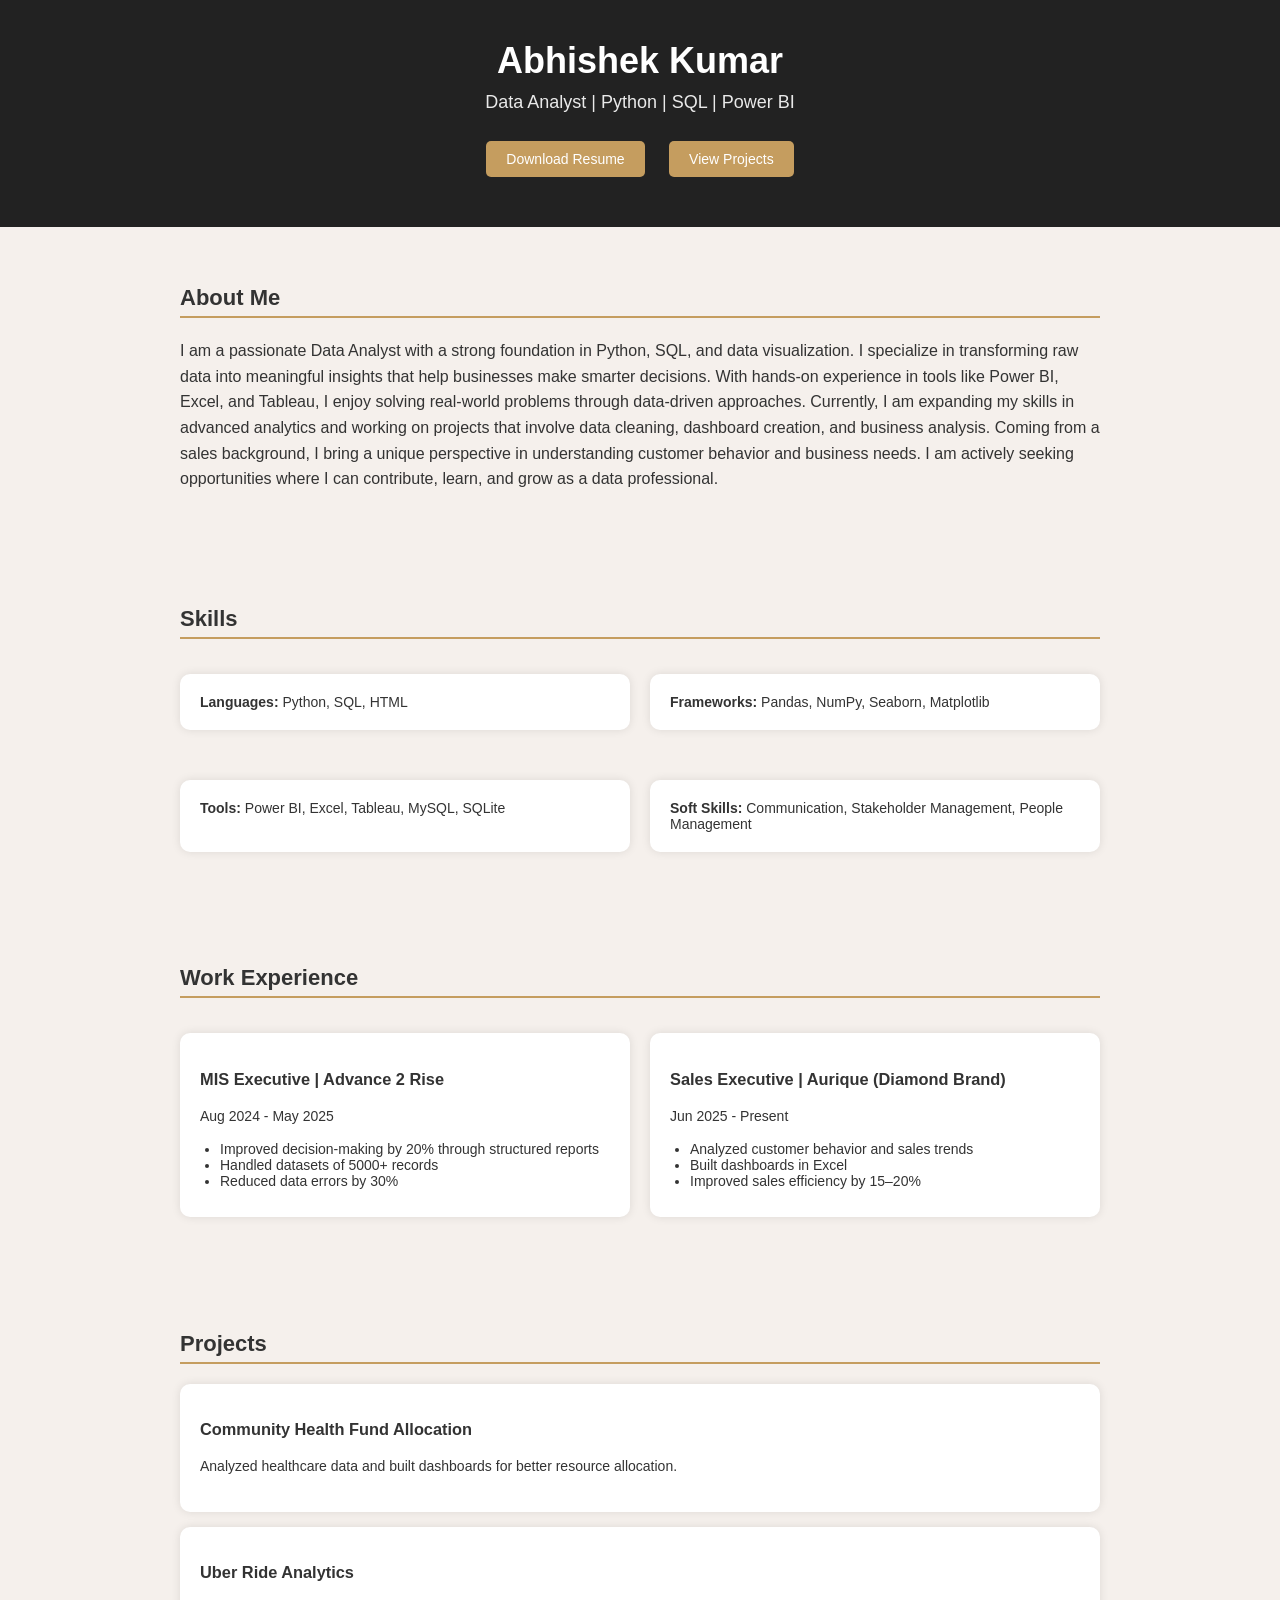
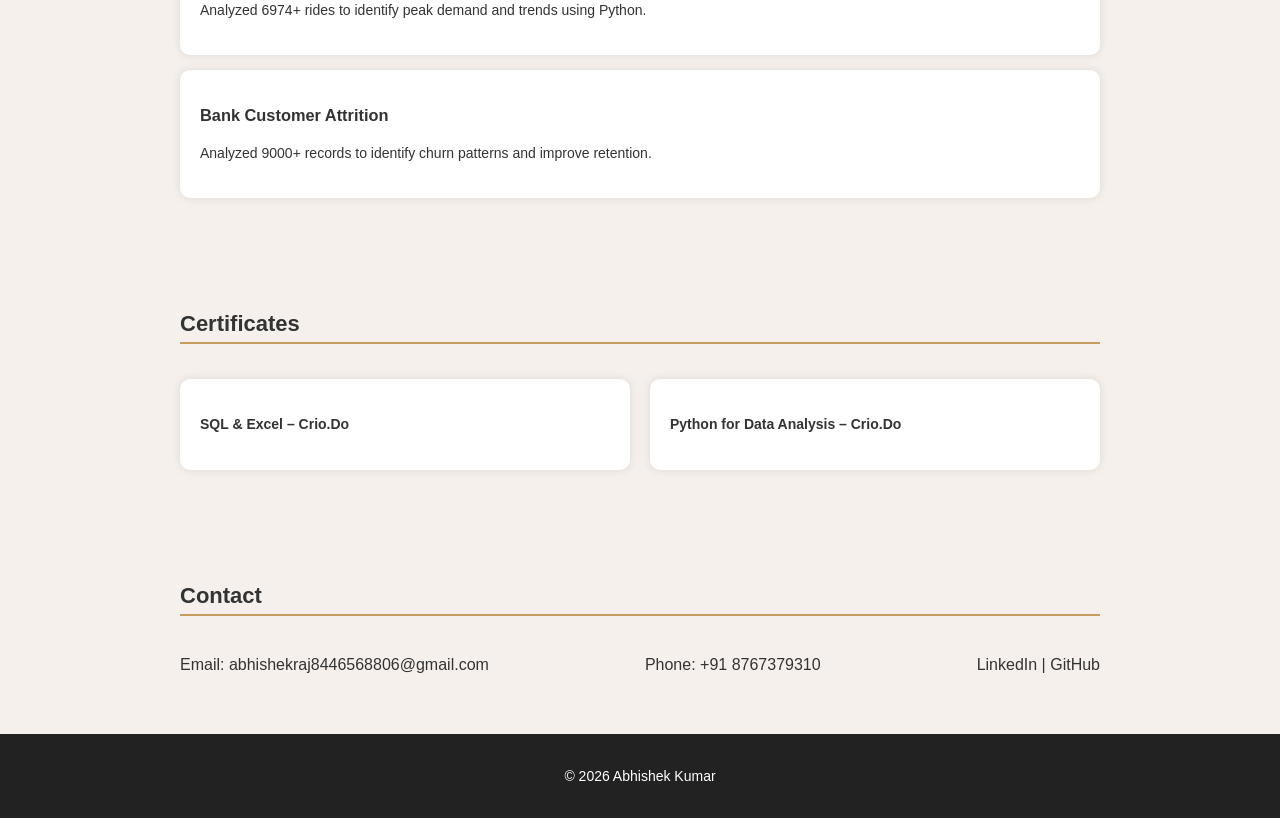
==== index.html @ 8a6ec2fa "Add files via upload" ====
<!DOCTYPE html>
<html lang="en">
<head>
  <meta charset="UTF-8">
  <title>Abhishek Kumar | Portfolio</title>
   <link rel="stylesheet" href="style1.css">
  <meta name="viewport" content="width=device-width, initial-scale=1.0">

  <style>
    body {
      font-family: Arial, sans-serif;
      margin: 0;
      background-color: #f5f0ec;
      color: #333;
    }

    header {
      background: #222;
      color: white;
      text-align: center;
      padding: 40px 20px;
    }

    header h1 {
      margin: 0;
      font-size: 36px;
    }

    header p {
      margin-top: 10px;
      font-size: 18px;
    }

    .btn {
      display: inline-block;
      margin: 10px;
      padding: 10px 20px;
      background: #c59d5f;
      color: white;
      text-decoration: none;
      border-radius: 5px;
    }

    section {
      padding: 40px 20px;
      max-width: 1000px;
      margin: auto;
    }

    h2 {
      border-bottom: 2px solid #c59d5f;
      padding-bottom: 5px;
    }

    ul {
      padding-left: 20px;
    }

    .card {
      background: white;
      padding: 20px;
      margin: 15px 0;
      border-radius: 10px;
      box-shadow: 0 0 10px rgba(0,0,0,0.1);
    }

    footer {
      text-align: center;
      padding: 20px;
      background: #222;
      color: white;
    }
  </style>
</head>

<body>

<header>
  <h1>Abhishek Kumar</h1>
  <p>Data Analyst | Python | SQL | Power BI</p>

  <a href="./abhishekresume2026.pdf"  target="_blank" class="btn">Download Resume</a>
  <a href="./projects.html" class="btn "target="_blank">View Projects</a>
</header>



<section>
  <h2>About Me</h2>
<p>
I am a passionate Data Analyst with a strong foundation in Python, SQL, and data visualization. 
I specialize in transforming raw data into meaningful insights that help businesses make smarter decisions. 
With hands-on experience in tools like Power BI, Excel, and Tableau, I enjoy solving real-world problems through data-driven approaches.

Currently, I am expanding my skills in advanced analytics and working on projects that involve data cleaning, dashboard creation, and business analysis. 
Coming from a sales background, I bring a unique perspective in understanding customer behavior and business needs.

I am actively seeking opportunities where I can contribute, learn, and grow as a data professional.
</p>
</section>


<section>
  <h2>Skills</h2>
  <div class="grid-2">

  <div class="card">
    <b>Languages:</b> Python, SQL, HTML
  </div>

  <div class="card">
    <b>Frameworks:</b> Pandas, NumPy, Seaborn, Matplotlib
  </div>

  <div class="card">
    <b>Tools:</b> Power BI, Excel, Tableau, MySQL, SQLite
  </div>

  <div class="card">
    <b>Soft Skills:</b> Communication, Stakeholder Management, People Management
  </div>
</section>

<section>
  <h2>Work Experience</h2>
  <div class="grid-2">
  <div class="card">
    <h3>MIS Executive | Advance 2 Rise</h3>
    <p>Aug 2024 - May 2025</p>
    <ul>
      <li>Improved decision-making by 20% through structured reports</li>
      <li>Handled datasets of 5000+ records</li>
      <li>Reduced data errors by 30%</li>
    </ul>
  </div>

  <div class="card">
    <h3>Sales Executive | Aurique (Diamond Brand)</h3>
    <p>Jun 2025 - Present</p>
    <ul>
      <li>Analyzed customer behavior and sales trends</li>
      <li>Built dashboards in Excel</li>
      <li>Improved sales efficiency by 15–20%</li>
    </ul>
  </div>
</section>

<section>
  <h2>Projects</h2>

  <div class="card">
    <h3>Community Health Fund Allocation</h3>
    <p>Analyzed healthcare data and built dashboards for better resource allocation.</p>
  </div>

  <div class="card">
    <h3>Uber Ride Analytics</h3>
    <p>Analyzed 6974+ rides to identify peak demand and trends using Python.</p>
  </div>

  <div class="card">
    <h3>Bank Customer Attrition</h3>
    <p>Analyzed 9000+ records to identify churn patterns and improve retention.</p>
  </div>

</section>

<section>
  <h2>Certificates</h2>
  <div class="grid-2">
  <div class="card">
    <p><b>SQL & Excel – Crio.Do</b></p>
  </div>

  <div class="card">
    <p><b>Python for Data Analysis – Crio.Do</b></p>
  </div>
</section>

<section>
  <h2>Contact</h2>
  <div class="contact">
  <p>Email: abhishekraj8446568806@gmail.com</p>
  <p>Phone: +91 8767379310</p>
  <p>LinkedIn | GitHub</p>
</section>

<footer>
  <p>© 2026 Abhishek Kumar</p>
</footer>

</body>
</html>
---- style1.css ----
body {
  font-family: 'Segoe UI', sans-serif;
  margin: 0;
  background-color: #f5f0ec;
  color: #333;
}

/* HEADER */
header {
  background: linear-gradient(90deg, #1f1f1f, #2c2c2c);
  color: white;
  text-align: center;
  padding: 35px 20px;
}

header h1 {
  margin: 0;
  font-size: 34px;
}

header p {
  margin-top: 8px;
  font-size: 16px;
  opacity: 0.9;
}

.btn {
  display: inline-block;
  margin: 8px;
  padding: 10px 18px;
  background: #c59d5f;
  color: white;
  text-decoration: none;
  border-radius: 6px;
  font-size: 14px;
  transition: 0.3s;
}

.btn:hover {
  background: #a8844d;
}

/* 🔥 FULL WIDTH LAYOUT */
section {
  padding: 25px 60px;   /* use side space */
  width: 100%;
  box-sizing: border-box;
}

/* SECTION TITLE */
h2 {
  border-bottom: 2px solid #c59d5f;
  padding-bottom: 6px;
  margin-bottom: 20px;
  font-size: 22px;
}

/* ABOUT */
section p {
  max-width: 100%;
  line-height: 1.6;
}

/* 🔥 GRID SYSTEM */
.grid-2 {
  display: grid;
  grid-template-columns: repeat(2, 1fr);
  gap: 20px;
}

.grid-3 {
  display: grid;
  grid-template-columns: repeat(3, 1fr);
  gap: 20px;
}

/* CARDS */
.card {
  background: white;
  padding: 16px;
  border-radius: 10px;
  box-shadow: 0 4px 12px rgba(0,0,0,0.08);
  font-size: 14px;
  transition: 0.3s;
}

.card:hover {
  transform: translateY(-5px);
}

/* LIST */
ul {
  padding-left: 18px;
  margin: 8px 0;
}

/* CONTACT */
.contact {
  display: flex;
  justify-content: space-between;
  flex-wrap: wrap;
}

/* FOOTER */
footer {
  text-align: center;
  padding: 15px;
  background: #222;
  color: white;
  font-size: 14px;
}
section {
  width: 75%;
  margin-left: 8%;   /* pushes content slightly left */
}

/* PROJECTS move to right */
.projects-section {
  width: 75%;
  margin-left: auto;
  margin-right: 8%;  /* pushes it to right side */
}
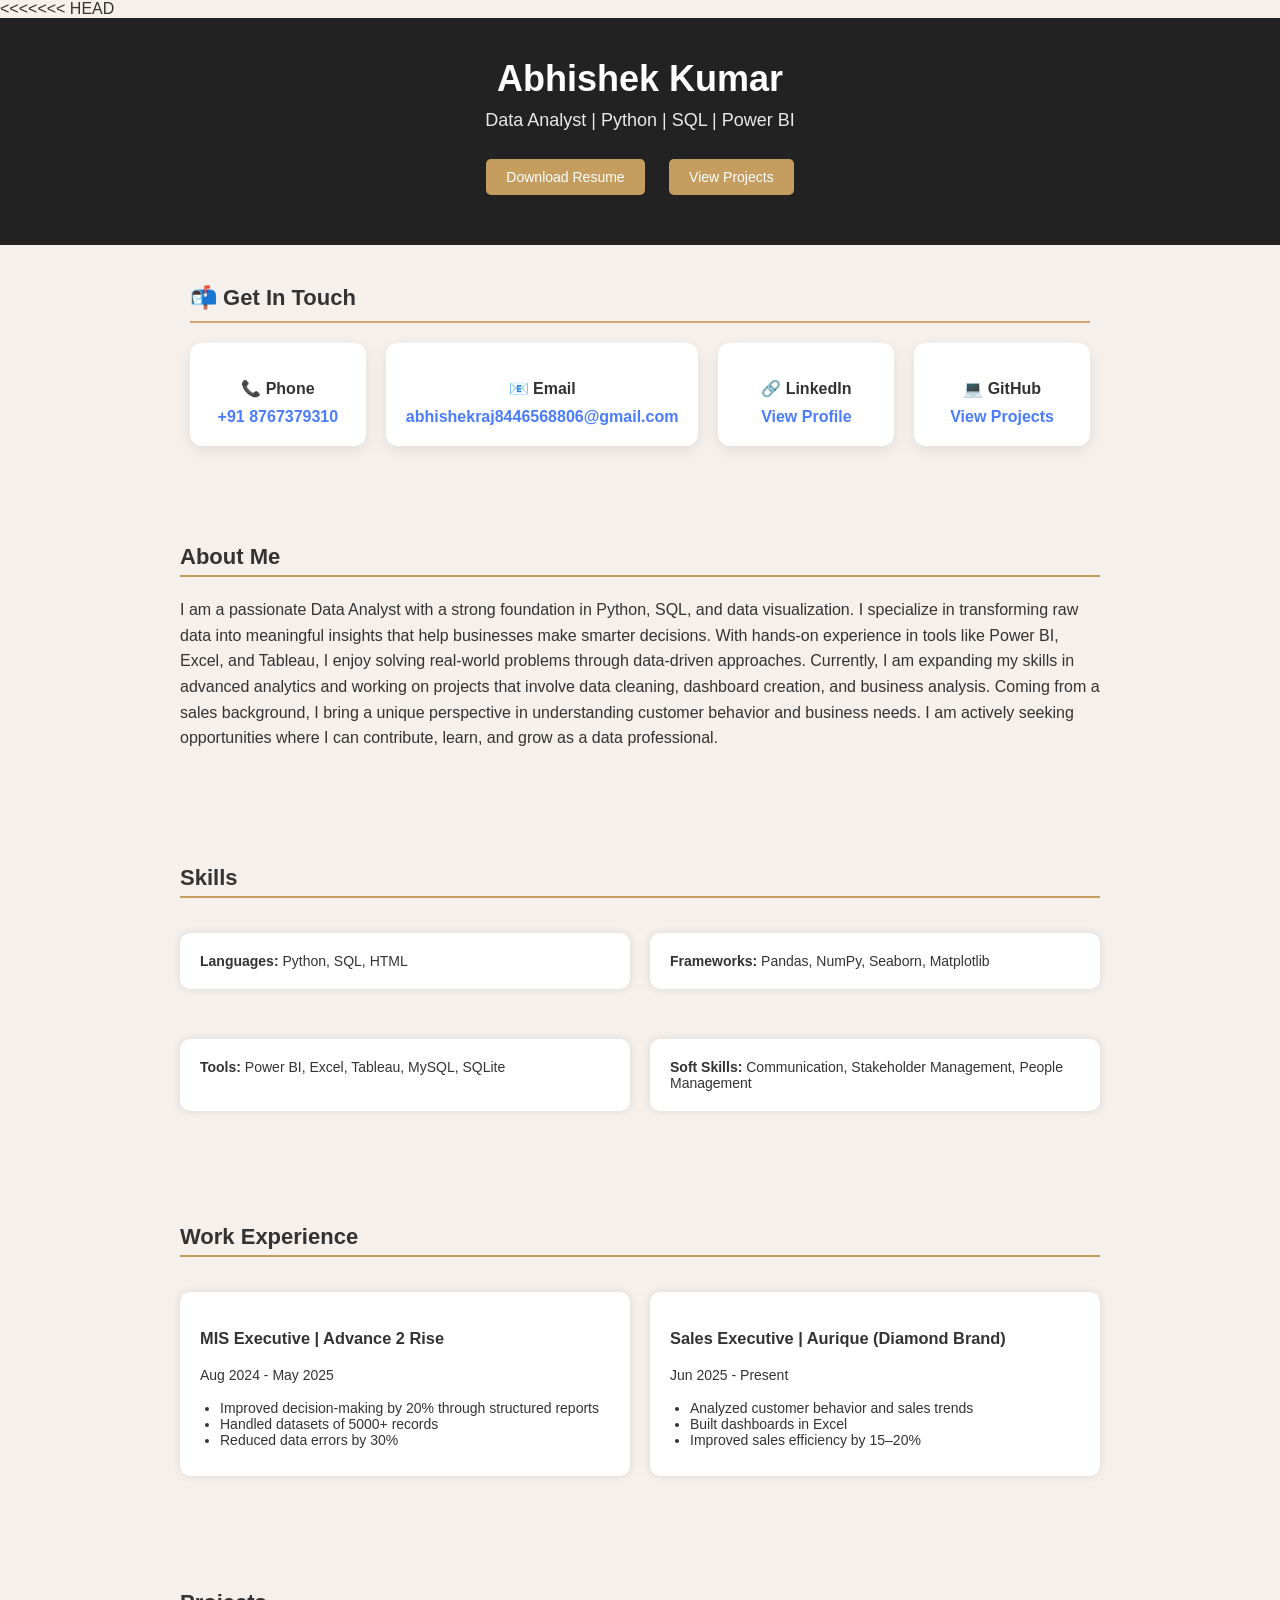
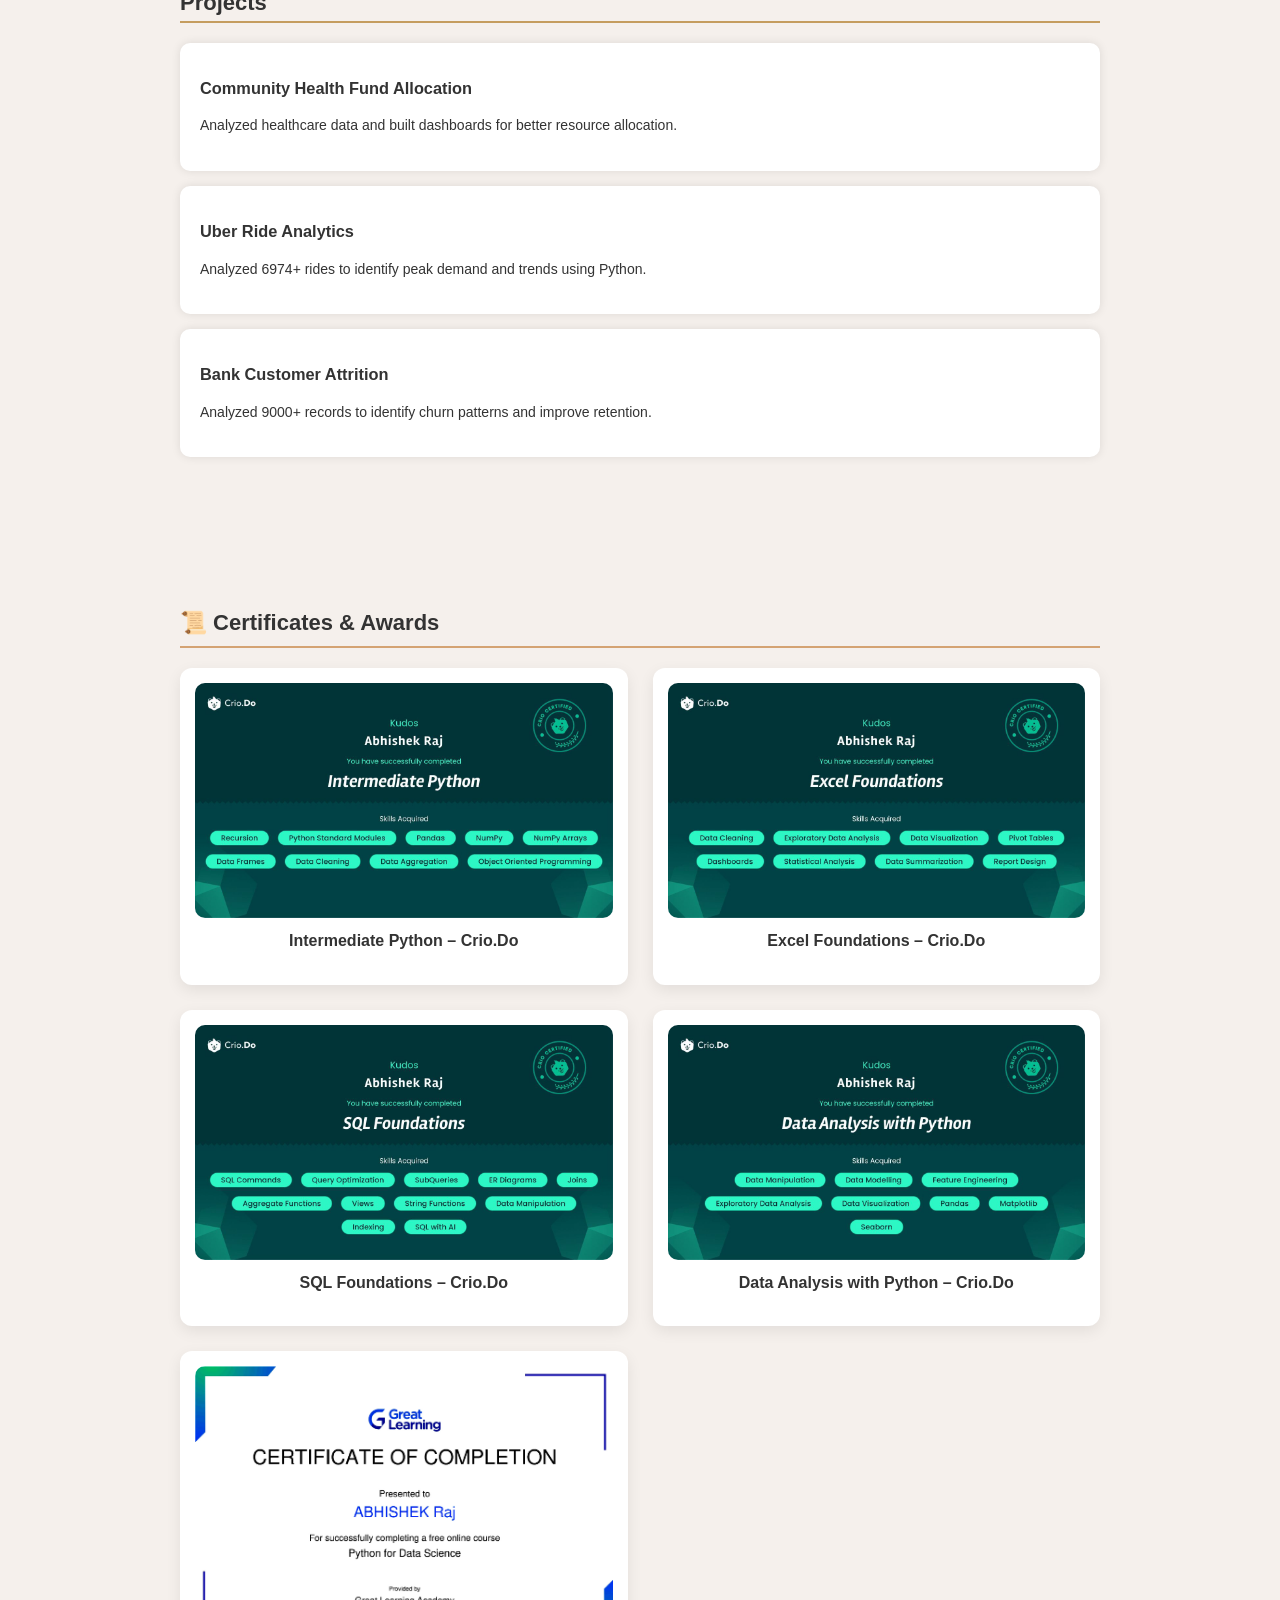
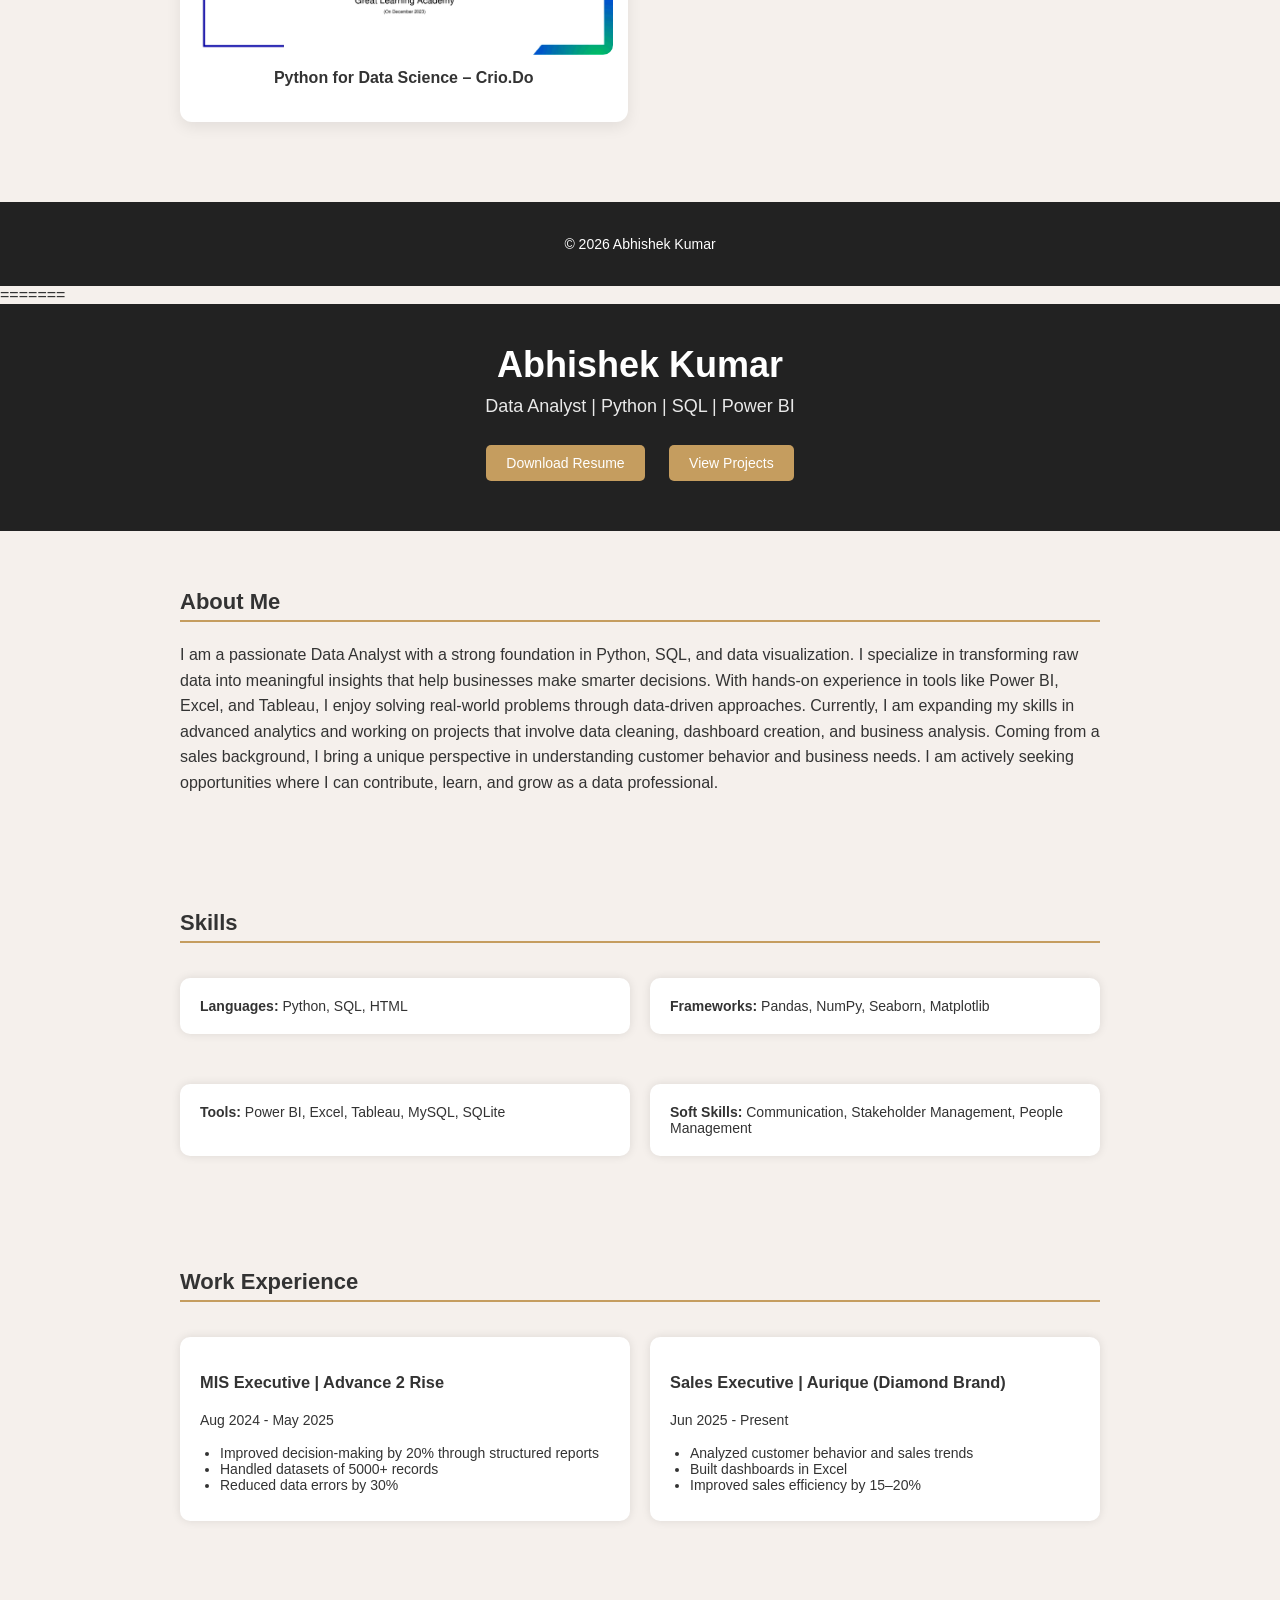
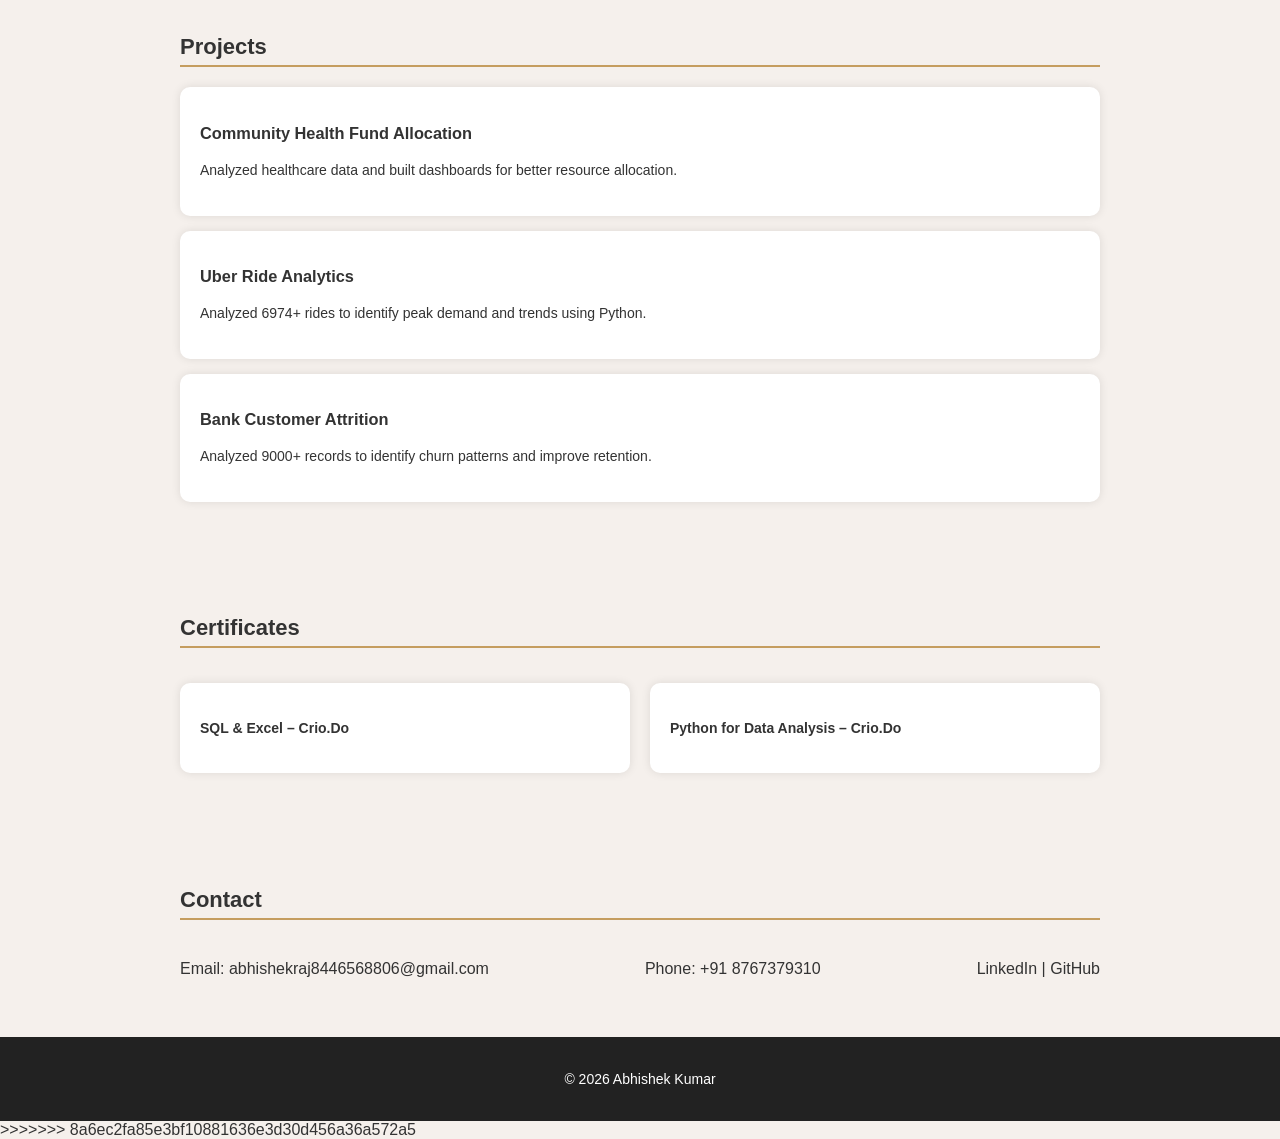
==== commit fe1da01d: "Clean portfolio upload" ====
--- a/index.html
+++ b/index.html
@@ -1,193 +1,437 @@
-<!DOCTYPE html>
-<html lang="en">
-<head>
-  <meta charset="UTF-8">
-  <title>Abhishek Kumar | Portfolio</title>
-   <link rel="stylesheet" href="style1.css">
-  <meta name="viewport" content="width=device-width, initial-scale=1.0">
-
-  <style>
-    body {
-      font-family: Arial, sans-serif;
-      margin: 0;
-      background-color: #f5f0ec;
-      color: #333;
-    }
-
-    header {
-      background: #222;
-      color: white;
-      text-align: center;
-      padding: 40px 20px;
-    }
-
-    header h1 {
-      margin: 0;
-      font-size: 36px;
-    }
-
-    header p {
-      margin-top: 10px;
-      font-size: 18px;
-    }
-
-    .btn {
-      display: inline-block;
-      margin: 10px;
-      padding: 10px 20px;
-      background: #c59d5f;
-      color: white;
-      text-decoration: none;
-      border-radius: 5px;
-    }
-
-    section {
-      padding: 40px 20px;
-      max-width: 1000px;
-      margin: auto;
-    }
-
-    h2 {
-      border-bottom: 2px solid #c59d5f;
-      padding-bottom: 5px;
-    }
-
-    ul {
-      padding-left: 20px;
-    }
-
-    .card {
-      background: white;
-      padding: 20px;
-      margin: 15px 0;
-      border-radius: 10px;
-      box-shadow: 0 0 10px rgba(0,0,0,0.1);
-    }
-
-    footer {
-      text-align: center;
-      padding: 20px;
-      background: #222;
-      color: white;
-    }
-  </style>
-</head>
-
-<body>
-
-<header>
-  <h1>Abhishek Kumar</h1>
-  <p>Data Analyst | Python | SQL | Power BI</p>
-
-  <a href="./abhishekresume2026.pdf"  target="_blank" class="btn">Download Resume</a>
-  <a href="./projects.html" class="btn "target="_blank">View Projects</a>
-</header>
-
-
-
-<section>
-  <h2>About Me</h2>
-<p>
-I am a passionate Data Analyst with a strong foundation in Python, SQL, and data visualization. 
-I specialize in transforming raw data into meaningful insights that help businesses make smarter decisions. 
-With hands-on experience in tools like Power BI, Excel, and Tableau, I enjoy solving real-world problems through data-driven approaches.
-
-Currently, I am expanding my skills in advanced analytics and working on projects that involve data cleaning, dashboard creation, and business analysis. 
-Coming from a sales background, I bring a unique perspective in understanding customer behavior and business needs.
-
-I am actively seeking opportunities where I can contribute, learn, and grow as a data professional.
-</p>
-</section>
-
-
-<section>
-  <h2>Skills</h2>
-  <div class="grid-2">
-
-  <div class="card">
-    <b>Languages:</b> Python, SQL, HTML
-  </div>
-
-  <div class="card">
-    <b>Frameworks:</b> Pandas, NumPy, Seaborn, Matplotlib
-  </div>
-
-  <div class="card">
-    <b>Tools:</b> Power BI, Excel, Tableau, MySQL, SQLite
-  </div>
-
-  <div class="card">
-    <b>Soft Skills:</b> Communication, Stakeholder Management, People Management
-  </div>
-</section>
-
-<section>
-  <h2>Work Experience</h2>
-  <div class="grid-2">
-  <div class="card">
-    <h3>MIS Executive | Advance 2 Rise</h3>
-    <p>Aug 2024 - May 2025</p>
-    <ul>
-      <li>Improved decision-making by 20% through structured reports</li>
-      <li>Handled datasets of 5000+ records</li>
-      <li>Reduced data errors by 30%</li>
-    </ul>
-  </div>
-
-  <div class="card">
-    <h3>Sales Executive | Aurique (Diamond Brand)</h3>
-    <p>Jun 2025 - Present</p>
-    <ul>
-      <li>Analyzed customer behavior and sales trends</li>
-      <li>Built dashboards in Excel</li>
-      <li>Improved sales efficiency by 15–20%</li>
-    </ul>
-  </div>
-</section>
-
-<section>
-  <h2>Projects</h2>
-
-  <div class="card">
-    <h3>Community Health Fund Allocation</h3>
-    <p>Analyzed healthcare data and built dashboards for better resource allocation.</p>
-  </div>
-
-  <div class="card">
-    <h3>Uber Ride Analytics</h3>
-    <p>Analyzed 6974+ rides to identify peak demand and trends using Python.</p>
-  </div>
-
-  <div class="card">
-    <h3>Bank Customer Attrition</h3>
-    <p>Analyzed 9000+ records to identify churn patterns and improve retention.</p>
-  </div>
-
-</section>
-
-<section>
-  <h2>Certificates</h2>
-  <div class="grid-2">
-  <div class="card">
-    <p><b>SQL & Excel – Crio.Do</b></p>
-  </div>
-
-  <div class="card">
-    <p><b>Python for Data Analysis – Crio.Do</b></p>
-  </div>
-</section>
-
-<section>
-  <h2>Contact</h2>
-  <div class="contact">
-  <p>Email: abhishekraj8446568806@gmail.com</p>
-  <p>Phone: +91 8767379310</p>
-  <p>LinkedIn | GitHub</p>
-</section>
-
-<footer>
-  <p>© 2026 Abhishek Kumar</p>
-</footer>
-
-</body>
+<<<<<<< HEAD
+<!DOCTYPE html>
+<html lang="en">
+<head>
+  <meta charset="UTF-8">
+  <title>Abhishek Kumar | Portfolio</title>
+   <link rel="stylesheet" href="style1.css">
+  <meta name="viewport" content="width=device-width, initial-scale=1.0">
+
+  <style>
+    body {
+      font-family: Arial, sans-serif;
+      margin: 0;
+      background-color: #f5f0ec;
+      color: #333;
+    }
+
+    header {
+      background: #222;
+      color: white;
+      text-align: center;
+      padding: 40px 20px;
+    }
+
+    header h1 {
+      margin: 0;
+      font-size: 36px;
+    }
+
+    header p {
+      margin-top: 10px;
+      font-size: 18px;
+    }
+
+    .btn {
+      display: inline-block;
+      margin: 10px;
+      padding: 10px 20px;
+      background: #c59d5f;
+      color: white;
+      text-decoration: none;
+      border-radius: 5px;
+    }
+
+    section {
+      padding: 40px 20px;
+      max-width: 1000px;
+      margin: auto;
+    }
+
+    h2 {
+      border-bottom: 2px solid #c59d5f;
+      padding-bottom: 5px;
+    }
+
+    ul {
+      padding-left: 20px;
+    }
+
+    .card {
+      background: white;
+      padding: 20px;
+      margin: 15px 0;
+      border-radius: 10px;
+      box-shadow: 0 0 10px rgba(0,0,0,0.1);
+    }
+
+    footer {
+      text-align: center;
+      padding: 20px;
+      background: #222;
+      color: white;
+    }
+  </style>
+</head>
+
+<body>
+
+<header>
+  <h1>Abhishek Kumar</h1>
+  <p>Data Analyst | Python | SQL | Power BI</p>
+
+  <a href="./abhishekresume2026.pdf"  target="_blank" class="btn">Download Resume</a>
+  <a href="./projects.html" class="btn "target="_blank">View Projects</a>
+</header>
+
+<div class="contact-section">
+
+  <h2>📬 Get In Touch</h2>
+
+  <div class="contact-cards">
+
+    <!-- Phone -->
+    <div class="contact-card">
+      <p>📞 Phone</p>
+      <a href="tel:+918767379310">+91 8767379310</a>
+    </div>
+
+    <!-- Email -->
+    <div class="contact-card">
+      <p>📧 Email</p>
+      <a href="mailto:abhishekraj8446568806@gmail.com">abhishekraj8446568806@gmail.com</a>
+    </div>
+
+    <!-- LinkedIn -->
+    <div class="contact-card">
+      <p>🔗 LinkedIn</p>
+      <a href="https://www.linkedin.com/in/abhishek-4b5dd/" target="_blank">
+        View Profile
+      </a>
+    </div>
+
+    <!-- GitHub -->
+    <div class="contact-card">
+      <p>💻 GitHub</p>
+      <a href="https://github.com/abhishekraj8446568806-svg" target="_blank">
+        View Projects
+      </a>
+    </div>
+
+  </div>
+
+</div>
+
+<section>
+  <h2>About Me</h2>
+<p>
+I am a passionate Data Analyst with a strong foundation in Python, SQL, and data visualization. 
+I specialize in transforming raw data into meaningful insights that help businesses make smarter decisions. 
+With hands-on experience in tools like Power BI, Excel, and Tableau, I enjoy solving real-world problems through data-driven approaches.
+
+Currently, I am expanding my skills in advanced analytics and working on projects that involve data cleaning, dashboard creation, and business analysis. 
+Coming from a sales background, I bring a unique perspective in understanding customer behavior and business needs.
+
+I am actively seeking opportunities where I can contribute, learn, and grow as a data professional.
+</p>
+</section>
+
+
+<section>
+  <h2>Skills</h2>
+  <div class="grid-2">
+
+  <div class="card">
+    <b>Languages:</b> Python, SQL, HTML
+  </div>
+
+  <div class="card">
+    <b>Frameworks:</b> Pandas, NumPy, Seaborn, Matplotlib
+  </div>
+
+  <div class="card">
+    <b>Tools:</b> Power BI, Excel, Tableau, MySQL, SQLite
+  </div>
+
+  <div class="card">
+    <b>Soft Skills:</b> Communication, Stakeholder Management, People Management
+  </div>
+</section>
+
+<section>
+  <h2>Work Experience</h2>
+  <div class="grid-2">
+  <div class="card">
+    <h3>MIS Executive | Advance 2 Rise</h3>
+    <p>Aug 2024 - May 2025</p>
+    <ul>
+      <li>Improved decision-making by 20% through structured reports</li>
+      <li>Handled datasets of 5000+ records</li>
+      <li>Reduced data errors by 30%</li>
+    </ul>
+  </div>
+
+  <div class="card">
+    <h3>Sales Executive | Aurique (Diamond Brand)</h3>
+    <p>Jun 2025 - Present</p>
+    <ul>
+      <li>Analyzed customer behavior and sales trends</li>
+      <li>Built dashboards in Excel</li>
+      <li>Improved sales efficiency by 15–20%</li>
+    </ul>
+  </div>
+</section>
+
+<section>
+  <h2>Projects</h2>
+
+  <div class="card">
+    <h3>Community Health Fund Allocation</h3>
+    <p>Analyzed healthcare data and built dashboards for better resource allocation.</p>
+  </div>
+
+  <div class="card">
+    <h3>Uber Ride Analytics</h3>
+    <p>Analyzed 6974+ rides to identify peak demand and trends using Python.</p>
+  </div>
+
+  <div class="card">
+    <h3>Bank Customer Attrition</h3>
+    <p>Analyzed 9000+ records to identify churn patterns and improve retention.</p>
+  </div>
+
+</section>
+
+<section class="certificates">
+
+  <h2>📜 Certificates & Awards</h2>
+
+  <div class="cert-grid">
+
+    <div class="cert-card">
+      <img src="./certifcate 222.jpg" alt="Python Certificate">
+      <p>Intermediate Python – Crio.Do</p>
+    </div>
+
+    <div class="cert-card">
+      <img src="./certificate 3.jpg" alt="Excel Certificate">
+      <p>Excel Foundations – Crio.Do</p>
+    </div>
+
+    <div class="cert-card">
+      <img src="./certificate 4.jpg" alt="SQL Certificate">
+      <p>SQL Foundations – Crio.Do</p>
+    </div>
+
+    <div class="cert-card">
+      <img src="./certificate.jpg" alt="Data Analysis Certificate">
+      <p>Data Analysis with Python – Crio.Do</p>
+    </div>
+        <div class="cert-card">
+      <img src="./Certificate - Great Learning.jpg" alt="Data Analysis Certificate">
+      <p>Python for Data Science – Crio.Do</p>
+    </div>
+  </div>
+
+</section>
+
+<footer>
+  <p>© 2026 Abhishek Kumar</p>
+</footer>
+
+</body>
+=======
+<!DOCTYPE html>
+<html lang="en">
+<head>
+  <meta charset="UTF-8">
+  <title>Abhishek Kumar | Portfolio</title>
+   <link rel="stylesheet" href="style1.css">
+  <meta name="viewport" content="width=device-width, initial-scale=1.0">
+
+  <style>
+    body {
+      font-family: Arial, sans-serif;
+      margin: 0;
+      background-color: #f5f0ec;
+      color: #333;
+    }
+
+    header {
+      background: #222;
+      color: white;
+      text-align: center;
+      padding: 40px 20px;
+    }
+
+    header h1 {
+      margin: 0;
+      font-size: 36px;
+    }
+
+    header p {
+      margin-top: 10px;
+      font-size: 18px;
+    }
+
+    .btn {
+      display: inline-block;
+      margin: 10px;
+      padding: 10px 20px;
+      background: #c59d5f;
+      color: white;
+      text-decoration: none;
+      border-radius: 5px;
+    }
+
+    section {
+      padding: 40px 20px;
+      max-width: 1000px;
+      margin: auto;
+    }
+
+    h2 {
+      border-bottom: 2px solid #c59d5f;
+      padding-bottom: 5px;
+    }
+
+    ul {
+      padding-left: 20px;
+    }
+
+    .card {
+      background: white;
+      padding: 20px;
+      margin: 15px 0;
+      border-radius: 10px;
+      box-shadow: 0 0 10px rgba(0,0,0,0.1);
+    }
+
+    footer {
+      text-align: center;
+      padding: 20px;
+      background: #222;
+      color: white;
+    }
+  </style>
+</head>
+
+<body>
+
+<header>
+  <h1>Abhishek Kumar</h1>
+  <p>Data Analyst | Python | SQL | Power BI</p>
+
+  <a href="./abhishekresume2026.pdf"  target="_blank" class="btn">Download Resume</a>
+  <a href="./projects.html" class="btn "target="_blank">View Projects</a>
+</header>
+
+
+
+<section>
+  <h2>About Me</h2>
+<p>
+I am a passionate Data Analyst with a strong foundation in Python, SQL, and data visualization. 
+I specialize in transforming raw data into meaningful insights that help businesses make smarter decisions. 
+With hands-on experience in tools like Power BI, Excel, and Tableau, I enjoy solving real-world problems through data-driven approaches.
+
+Currently, I am expanding my skills in advanced analytics and working on projects that involve data cleaning, dashboard creation, and business analysis. 
+Coming from a sales background, I bring a unique perspective in understanding customer behavior and business needs.
+
+I am actively seeking opportunities where I can contribute, learn, and grow as a data professional.
+</p>
+</section>
+
+
+<section>
+  <h2>Skills</h2>
+  <div class="grid-2">
+
+  <div class="card">
+    <b>Languages:</b> Python, SQL, HTML
+  </div>
+
+  <div class="card">
+    <b>Frameworks:</b> Pandas, NumPy, Seaborn, Matplotlib
+  </div>
+
+  <div class="card">
+    <b>Tools:</b> Power BI, Excel, Tableau, MySQL, SQLite
+  </div>
+
+  <div class="card">
+    <b>Soft Skills:</b> Communication, Stakeholder Management, People Management
+  </div>
+</section>
+
+<section>
+  <h2>Work Experience</h2>
+  <div class="grid-2">
+  <div class="card">
+    <h3>MIS Executive | Advance 2 Rise</h3>
+    <p>Aug 2024 - May 2025</p>
+    <ul>
+      <li>Improved decision-making by 20% through structured reports</li>
+      <li>Handled datasets of 5000+ records</li>
+      <li>Reduced data errors by 30%</li>
+    </ul>
+  </div>
+
+  <div class="card">
+    <h3>Sales Executive | Aurique (Diamond Brand)</h3>
+    <p>Jun 2025 - Present</p>
+    <ul>
+      <li>Analyzed customer behavior and sales trends</li>
+      <li>Built dashboards in Excel</li>
+      <li>Improved sales efficiency by 15–20%</li>
+    </ul>
+  </div>
+</section>
+
+<section>
+  <h2>Projects</h2>
+
+  <div class="card">
+    <h3>Community Health Fund Allocation</h3>
+    <p>Analyzed healthcare data and built dashboards for better resource allocation.</p>
+  </div>
+
+  <div class="card">
+    <h3>Uber Ride Analytics</h3>
+    <p>Analyzed 6974+ rides to identify peak demand and trends using Python.</p>
+  </div>
+
+  <div class="card">
+    <h3>Bank Customer Attrition</h3>
+    <p>Analyzed 9000+ records to identify churn patterns and improve retention.</p>
+  </div>
+
+</section>
+
+<section>
+  <h2>Certificates</h2>
+  <div class="grid-2">
+  <div class="card">
+    <p><b>SQL & Excel – Crio.Do</b></p>
+  </div>
+
+  <div class="card">
+    <p><b>Python for Data Analysis – Crio.Do</b></p>
+  </div>
+</section>
+
+<section>
+  <h2>Contact</h2>
+  <div class="contact">
+  <p>Email: abhishekraj8446568806@gmail.com</p>
+  <p>Phone: +91 8767379310</p>
+  <p>LinkedIn | GitHub</p>
+</section>
+
+<footer>
+  <p>© 2026 Abhishek Kumar</p>
+</footer>
+
+</body>
+>>>>>>> 8a6ec2fa85e3bf10881636e3d30d456a36a572a5
 </html>
--- a/style1.css
+++ b/style1.css
@@ -1,122 +1,341 @@
-body {
-  font-family: 'Segoe UI', sans-serif;
-  margin: 0;
-  background-color: #f5f0ec;
-  color: #333;
-}
-
-/* HEADER */
-header {
-  background: linear-gradient(90deg, #1f1f1f, #2c2c2c);
-  color: white;
-  text-align: center;
-  padding: 35px 20px;
-}
-
-header h1 {
-  margin: 0;
-  font-size: 34px;
-}
-
-header p {
-  margin-top: 8px;
-  font-size: 16px;
-  opacity: 0.9;
-}
-
-.btn {
-  display: inline-block;
-  margin: 8px;
-  padding: 10px 18px;
-  background: #c59d5f;
-  color: white;
-  text-decoration: none;
-  border-radius: 6px;
-  font-size: 14px;
-  transition: 0.3s;
-}
-
-.btn:hover {
-  background: #a8844d;
-}
-
-/* 🔥 FULL WIDTH LAYOUT */
-section {
-  padding: 25px 60px;   /* use side space */
-  width: 100%;
-  box-sizing: border-box;
-}
-
-/* SECTION TITLE */
-h2 {
-  border-bottom: 2px solid #c59d5f;
-  padding-bottom: 6px;
-  margin-bottom: 20px;
-  font-size: 22px;
-}
-
-/* ABOUT */
-section p {
-  max-width: 100%;
-  line-height: 1.6;
-}
-
-/* 🔥 GRID SYSTEM */
-.grid-2 {
-  display: grid;
-  grid-template-columns: repeat(2, 1fr);
-  gap: 20px;
-}
-
-.grid-3 {
-  display: grid;
-  grid-template-columns: repeat(3, 1fr);
-  gap: 20px;
-}
-
-/* CARDS */
-.card {
-  background: white;
-  padding: 16px;
-  border-radius: 10px;
-  box-shadow: 0 4px 12px rgba(0,0,0,0.08);
-  font-size: 14px;
-  transition: 0.3s;
-}
-
-.card:hover {
-  transform: translateY(-5px);
-}
-
-/* LIST */
-ul {
-  padding-left: 18px;
-  margin: 8px 0;
-}
-
-/* CONTACT */
-.contact {
-  display: flex;
-  justify-content: space-between;
-  flex-wrap: wrap;
-}
-
-/* FOOTER */
-footer {
-  text-align: center;
-  padding: 15px;
-  background: #222;
-  color: white;
-  font-size: 14px;
-}
-section {
-  width: 75%;
-  margin-left: 8%;   /* pushes content slightly left */
-}
-
-/* PROJECTS move to right */
-.projects-section {
-  width: 75%;
-  margin-left: auto;
-  margin-right: 8%;  /* pushes it to right side */
+<<<<<<< HEAD
+body {
+  font-family: 'Segoe UI', sans-serif;
+  margin: 0;
+  background-color: #f5f0ec;
+  color: #333;
+}
+
+/* HEADER */
+header {
+  background: linear-gradient(90deg, #1f1f1f, #2c2c2c);
+  color: white;
+  text-align: center;
+  padding: 35px 20px;
+}
+
+header h1 {
+  margin: 0;
+  font-size: 34px;
+}
+
+header p {
+  margin-top: 8px;
+  font-size: 16px;
+  opacity: 0.9;
+}
+
+.btn {
+  display: inline-block;
+  margin: 8px;
+  padding: 10px 18px;
+  background: #c59d5f;
+  color: white;
+  text-decoration: none;
+  border-radius: 6px;
+  font-size: 14px;
+  transition: 0.3s;
+}
+
+.btn:hover {
+  background: #a8844d;
+}
+
+/* 🔥 FULL WIDTH LAYOUT */
+section {
+  padding: 25px 60px;   /* use side space */
+  width: 100%;
+  box-sizing: border-box;
+}
+
+/* SECTION TITLE */
+h2 {
+  border-bottom: 2px solid #c59d5f;
+  padding-bottom: 6px;
+  margin-bottom: 20px;
+  font-size: 22px;
+}
+
+/* ABOUT */
+section p {
+  max-width: 100%;
+  line-height: 1.6;
+}
+
+/* 🔥 GRID SYSTEM */
+.grid-2 {
+  display: grid;
+  grid-template-columns: repeat(2, 1fr);
+  gap: 20px;
+}
+
+.grid-3 {
+  display: grid;
+  grid-template-columns: repeat(3, 1fr);
+  gap: 20px;
+}
+
+/* CARDS */
+.card {
+  background: white;
+  padding: 16px;
+  border-radius: 10px;
+  box-shadow: 0 4px 12px rgba(0,0,0,0.08);
+  font-size: 14px;
+  transition: 0.3s;
+}
+
+.card:hover {
+  transform: translateY(-5px);
+}
+
+/* LIST */
+ul {
+  padding-left: 18px;
+  margin: 8px 0;
+}
+
+/* CONTACT */
+.contact {
+  display: flex;
+  justify-content: space-between;
+  flex-wrap: wrap;
+}
+
+/* FOOTER */
+footer {
+  text-align: center;
+  padding: 15px;
+  background: #222;
+  color: white;
+  font-size: 14px;
+}
+section {
+  width: 75%;
+  margin-left: 8%;   /* pushes content slightly left */
+}
+
+/* PROJECTS move to right */
+.projects-section {
+  width: 75%;
+  margin-left: auto;
+  margin-right: 8%;  /* pushes it to right side */
+}
+/* CONTACT SECTION */
+.contact-section {
+  max-width: 900px;
+  margin: 40px auto;
+}
+
+.contact-section h2 {
+  border-bottom: 2px solid #d4a373;
+  padding-bottom: 10px;
+  margin-bottom: 20px;
+}
+
+/* GRID */
+.contact-cards {
+  display: grid;
+  grid-template-columns: repeat(4, 1fr);
+  gap: 20px;
+}
+
+/* CARD */
+.contact-card {
+  background: #fff;
+  padding: 20px;
+  border-radius: 12px;
+  text-align: center;
+  box-shadow: 0 5px 15px rgba(0,0,0,0.08);
+  transition: 0.3s;
+}
+
+/* HOVER EFFECT */
+.contact-card:hover {
+  transform: translateY(-5px);
+}
+
+/* TEXT */
+.contact-card p {
+  font-weight: bold;
+  margin-bottom: 10px;
+}
+
+/* LINKS */
+.contact-card a {
+  text-decoration: none;
+  color: #4a7cff;
+  font-weight: bold;
+}
+.certificates {
+  max-width: 1000px;
+  margin: 40px auto;
+}
+
+.certificates h2 {
+  border-bottom: 2px solid #d4a373;
+  padding-bottom: 10px;
+  margin-bottom: 20px;
+}
+
+/* GRID */
+.cert-grid {
+  display: grid;
+  grid-template-columns: repeat(2, 1fr);
+  gap: 25px;
+}
+
+/* CARD */
+.cert-card {
+  background: #fff;
+  border-radius: 12px;
+  padding: 15px;
+  text-align: center;
+  box-shadow: 0 5px 15px rgba(0,0,0,0.08);
+  transition: 0.3s;
+}
+
+/* IMAGE */
+.cert-card img {
+  width: 100%;
+  border-radius: 10px;
+  transition: 0.3s;
+}
+
+/* HOVER EFFECT */
+.cert-card:hover img {
+  transform: scale(1.05);
+}
+
+.cert-card:hover {
+  transform: translateY(-5px);
+}
+
+/* TEXT */
+.cert-card p {
+  margin-top: 10px;
+  font-weight: bold;
+=======
+body {
+  font-family: 'Segoe UI', sans-serif;
+  margin: 0;
+  background-color: #f5f0ec;
+  color: #333;
+}
+
+/* HEADER */
+header {
+  background: linear-gradient(90deg, #1f1f1f, #2c2c2c);
+  color: white;
+  text-align: center;
+  padding: 35px 20px;
+}
+
+header h1 {
+  margin: 0;
+  font-size: 34px;
+}
+
+header p {
+  margin-top: 8px;
+  font-size: 16px;
+  opacity: 0.9;
+}
+
+.btn {
+  display: inline-block;
+  margin: 8px;
+  padding: 10px 18px;
+  background: #c59d5f;
+  color: white;
+  text-decoration: none;
+  border-radius: 6px;
+  font-size: 14px;
+  transition: 0.3s;
+}
+
+.btn:hover {
+  background: #a8844d;
+}
+
+/* 🔥 FULL WIDTH LAYOUT */
+section {
+  padding: 25px 60px;   /* use side space */
+  width: 100%;
+  box-sizing: border-box;
+}
+
+/* SECTION TITLE */
+h2 {
+  border-bottom: 2px solid #c59d5f;
+  padding-bottom: 6px;
+  margin-bottom: 20px;
+  font-size: 22px;
+}
+
+/* ABOUT */
+section p {
+  max-width: 100%;
+  line-height: 1.6;
+}
+
+/* 🔥 GRID SYSTEM */
+.grid-2 {
+  display: grid;
+  grid-template-columns: repeat(2, 1fr);
+  gap: 20px;
+}
+
+.grid-3 {
+  display: grid;
+  grid-template-columns: repeat(3, 1fr);
+  gap: 20px;
+}
+
+/* CARDS */
+.card {
+  background: white;
+  padding: 16px;
+  border-radius: 10px;
+  box-shadow: 0 4px 12px rgba(0,0,0,0.08);
+  font-size: 14px;
+  transition: 0.3s;
+}
+
+.card:hover {
+  transform: translateY(-5px);
+}
+
+/* LIST */
+ul {
+  padding-left: 18px;
+  margin: 8px 0;
+}
+
+/* CONTACT */
+.contact {
+  display: flex;
+  justify-content: space-between;
+  flex-wrap: wrap;
+}
+
+/* FOOTER */
+footer {
+  text-align: center;
+  padding: 15px;
+  background: #222;
+  color: white;
+  font-size: 14px;
+}
+section {
+  width: 75%;
+  margin-left: 8%;   /* pushes content slightly left */
+}
+
+/* PROJECTS move to right */
+.projects-section {
+  width: 75%;
+  margin-left: auto;
+  margin-right: 8%;  /* pushes it to right side */
+>>>>>>> 8a6ec2fa85e3bf10881636e3d30d456a36a572a5
 }
--- a/style1.css
+++ b/style1.css
@@ -1,122 +1,341 @@
-body {
-  font-family: 'Segoe UI', sans-serif;
-  margin: 0;
-  background-color: #f5f0ec;
-  color: #333;
-}
-
-/* HEADER */
-header {
-  background: linear-gradient(90deg, #1f1f1f, #2c2c2c);
-  color: white;
-  text-align: center;
-  padding: 35px 20px;
-}
-
-header h1 {
-  margin: 0;
-  font-size: 34px;
-}
-
-header p {
-  margin-top: 8px;
-  font-size: 16px;
-  opacity: 0.9;
-}
-
-.btn {
-  display: inline-block;
-  margin: 8px;
-  padding: 10px 18px;
-  background: #c59d5f;
-  color: white;
-  text-decoration: none;
-  border-radius: 6px;
-  font-size: 14px;
-  transition: 0.3s;
-}
-
-.btn:hover {
-  background: #a8844d;
-}
-
-/* 🔥 FULL WIDTH LAYOUT */
-section {
-  padding: 25px 60px;   /* use side space */
-  width: 100%;
-  box-sizing: border-box;
-}
-
-/* SECTION TITLE */
-h2 {
-  border-bottom: 2px solid #c59d5f;
-  padding-bottom: 6px;
-  margin-bottom: 20px;
-  font-size: 22px;
-}
-
-/* ABOUT */
-section p {
-  max-width: 100%;
-  line-height: 1.6;
-}
-
-/* 🔥 GRID SYSTEM */
-.grid-2 {
-  display: grid;
-  grid-template-columns: repeat(2, 1fr);
-  gap: 20px;
-}
-
-.grid-3 {
-  display: grid;
-  grid-template-columns: repeat(3, 1fr);
-  gap: 20px;
-}
-
-/* CARDS */
-.card {
-  background: white;
-  padding: 16px;
-  border-radius: 10px;
-  box-shadow: 0 4px 12px rgba(0,0,0,0.08);
-  font-size: 14px;
-  transition: 0.3s;
-}
-
-.card:hover {
-  transform: translateY(-5px);
-}
-
-/* LIST */
-ul {
-  padding-left: 18px;
-  margin: 8px 0;
-}
-
-/* CONTACT */
-.contact {
-  display: flex;
-  justify-content: space-between;
-  flex-wrap: wrap;
-}
-
-/* FOOTER */
-footer {
-  text-align: center;
-  padding: 15px;
-  background: #222;
-  color: white;
-  font-size: 14px;
-}
-section {
-  width: 75%;
-  margin-left: 8%;   /* pushes content slightly left */
-}
-
-/* PROJECTS move to right */
-.projects-section {
-  width: 75%;
-  margin-left: auto;
-  margin-right: 8%;  /* pushes it to right side */
+<<<<<<< HEAD
+body {
+  font-family: 'Segoe UI', sans-serif;
+  margin: 0;
+  background-color: #f5f0ec;
+  color: #333;
+}
+
+/* HEADER */
+header {
+  background: linear-gradient(90deg, #1f1f1f, #2c2c2c);
+  color: white;
+  text-align: center;
+  padding: 35px 20px;
+}
+
+header h1 {
+  margin: 0;
+  font-size: 34px;
+}
+
+header p {
+  margin-top: 8px;
+  font-size: 16px;
+  opacity: 0.9;
+}
+
+.btn {
+  display: inline-block;
+  margin: 8px;
+  padding: 10px 18px;
+  background: #c59d5f;
+  color: white;
+  text-decoration: none;
+  border-radius: 6px;
+  font-size: 14px;
+  transition: 0.3s;
+}
+
+.btn:hover {
+  background: #a8844d;
+}
+
+/* 🔥 FULL WIDTH LAYOUT */
+section {
+  padding: 25px 60px;   /* use side space */
+  width: 100%;
+  box-sizing: border-box;
+}
+
+/* SECTION TITLE */
+h2 {
+  border-bottom: 2px solid #c59d5f;
+  padding-bottom: 6px;
+  margin-bottom: 20px;
+  font-size: 22px;
+}
+
+/* ABOUT */
+section p {
+  max-width: 100%;
+  line-height: 1.6;
+}
+
+/* 🔥 GRID SYSTEM */
+.grid-2 {
+  display: grid;
+  grid-template-columns: repeat(2, 1fr);
+  gap: 20px;
+}
+
+.grid-3 {
+  display: grid;
+  grid-template-columns: repeat(3, 1fr);
+  gap: 20px;
+}
+
+/* CARDS */
+.card {
+  background: white;
+  padding: 16px;
+  border-radius: 10px;
+  box-shadow: 0 4px 12px rgba(0,0,0,0.08);
+  font-size: 14px;
+  transition: 0.3s;
+}
+
+.card:hover {
+  transform: translateY(-5px);
+}
+
+/* LIST */
+ul {
+  padding-left: 18px;
+  margin: 8px 0;
+}
+
+/* CONTACT */
+.contact {
+  display: flex;
+  justify-content: space-between;
+  flex-wrap: wrap;
+}
+
+/* FOOTER */
+footer {
+  text-align: center;
+  padding: 15px;
+  background: #222;
+  color: white;
+  font-size: 14px;
+}
+section {
+  width: 75%;
+  margin-left: 8%;   /* pushes content slightly left */
+}
+
+/* PROJECTS move to right */
+.projects-section {
+  width: 75%;
+  margin-left: auto;
+  margin-right: 8%;  /* pushes it to right side */
+}
+/* CONTACT SECTION */
+.contact-section {
+  max-width: 900px;
+  margin: 40px auto;
+}
+
+.contact-section h2 {
+  border-bottom: 2px solid #d4a373;
+  padding-bottom: 10px;
+  margin-bottom: 20px;
+}
+
+/* GRID */
+.contact-cards {
+  display: grid;
+  grid-template-columns: repeat(4, 1fr);
+  gap: 20px;
+}
+
+/* CARD */
+.contact-card {
+  background: #fff;
+  padding: 20px;
+  border-radius: 12px;
+  text-align: center;
+  box-shadow: 0 5px 15px rgba(0,0,0,0.08);
+  transition: 0.3s;
+}
+
+/* HOVER EFFECT */
+.contact-card:hover {
+  transform: translateY(-5px);
+}
+
+/* TEXT */
+.contact-card p {
+  font-weight: bold;
+  margin-bottom: 10px;
+}
+
+/* LINKS */
+.contact-card a {
+  text-decoration: none;
+  color: #4a7cff;
+  font-weight: bold;
+}
+.certificates {
+  max-width: 1000px;
+  margin: 40px auto;
+}
+
+.certificates h2 {
+  border-bottom: 2px solid #d4a373;
+  padding-bottom: 10px;
+  margin-bottom: 20px;
+}
+
+/* GRID */
+.cert-grid {
+  display: grid;
+  grid-template-columns: repeat(2, 1fr);
+  gap: 25px;
+}
+
+/* CARD */
+.cert-card {
+  background: #fff;
+  border-radius: 12px;
+  padding: 15px;
+  text-align: center;
+  box-shadow: 0 5px 15px rgba(0,0,0,0.08);
+  transition: 0.3s;
+}
+
+/* IMAGE */
+.cert-card img {
+  width: 100%;
+  border-radius: 10px;
+  transition: 0.3s;
+}
+
+/* HOVER EFFECT */
+.cert-card:hover img {
+  transform: scale(1.05);
+}
+
+.cert-card:hover {
+  transform: translateY(-5px);
+}
+
+/* TEXT */
+.cert-card p {
+  margin-top: 10px;
+  font-weight: bold;
+=======
+body {
+  font-family: 'Segoe UI', sans-serif;
+  margin: 0;
+  background-color: #f5f0ec;
+  color: #333;
+}
+
+/* HEADER */
+header {
+  background: linear-gradient(90deg, #1f1f1f, #2c2c2c);
+  color: white;
+  text-align: center;
+  padding: 35px 20px;
+}
+
+header h1 {
+  margin: 0;
+  font-size: 34px;
+}
+
+header p {
+  margin-top: 8px;
+  font-size: 16px;
+  opacity: 0.9;
+}
+
+.btn {
+  display: inline-block;
+  margin: 8px;
+  padding: 10px 18px;
+  background: #c59d5f;
+  color: white;
+  text-decoration: none;
+  border-radius: 6px;
+  font-size: 14px;
+  transition: 0.3s;
+}
+
+.btn:hover {
+  background: #a8844d;
+}
+
+/* 🔥 FULL WIDTH LAYOUT */
+section {
+  padding: 25px 60px;   /* use side space */
+  width: 100%;
+  box-sizing: border-box;
+}
+
+/* SECTION TITLE */
+h2 {
+  border-bottom: 2px solid #c59d5f;
+  padding-bottom: 6px;
+  margin-bottom: 20px;
+  font-size: 22px;
+}
+
+/* ABOUT */
+section p {
+  max-width: 100%;
+  line-height: 1.6;
+}
+
+/* 🔥 GRID SYSTEM */
+.grid-2 {
+  display: grid;
+  grid-template-columns: repeat(2, 1fr);
+  gap: 20px;
+}
+
+.grid-3 {
+  display: grid;
+  grid-template-columns: repeat(3, 1fr);
+  gap: 20px;
+}
+
+/* CARDS */
+.card {
+  background: white;
+  padding: 16px;
+  border-radius: 10px;
+  box-shadow: 0 4px 12px rgba(0,0,0,0.08);
+  font-size: 14px;
+  transition: 0.3s;
+}
+
+.card:hover {
+  transform: translateY(-5px);
+}
+
+/* LIST */
+ul {
+  padding-left: 18px;
+  margin: 8px 0;
+}
+
+/* CONTACT */
+.contact {
+  display: flex;
+  justify-content: space-between;
+  flex-wrap: wrap;
+}
+
+/* FOOTER */
+footer {
+  text-align: center;
+  padding: 15px;
+  background: #222;
+  color: white;
+  font-size: 14px;
+}
+section {
+  width: 75%;
+  margin-left: 8%;   /* pushes content slightly left */
+}
+
+/* PROJECTS move to right */
+.projects-section {
+  width: 75%;
+  margin-left: auto;
+  margin-right: 8%;  /* pushes it to right side */
+>>>>>>> 8a6ec2fa85e3bf10881636e3d30d456a36a572a5
 }
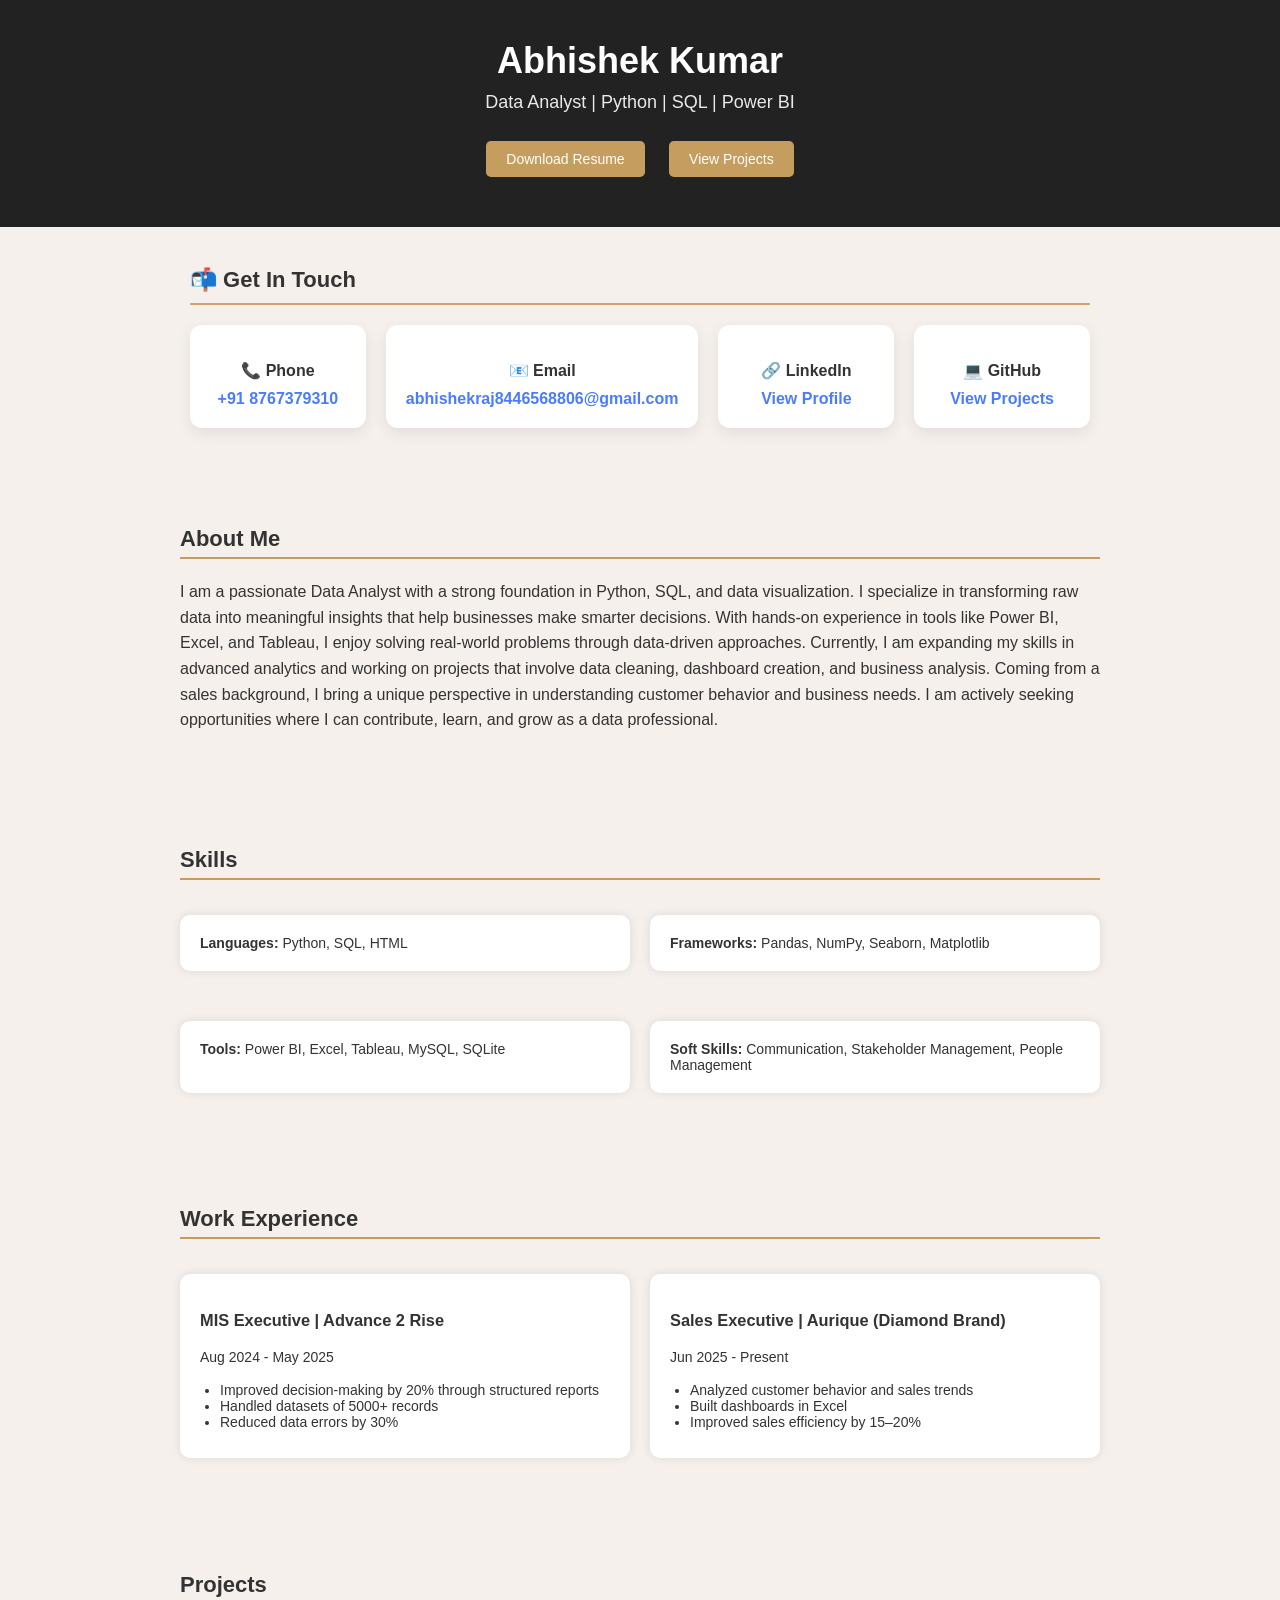
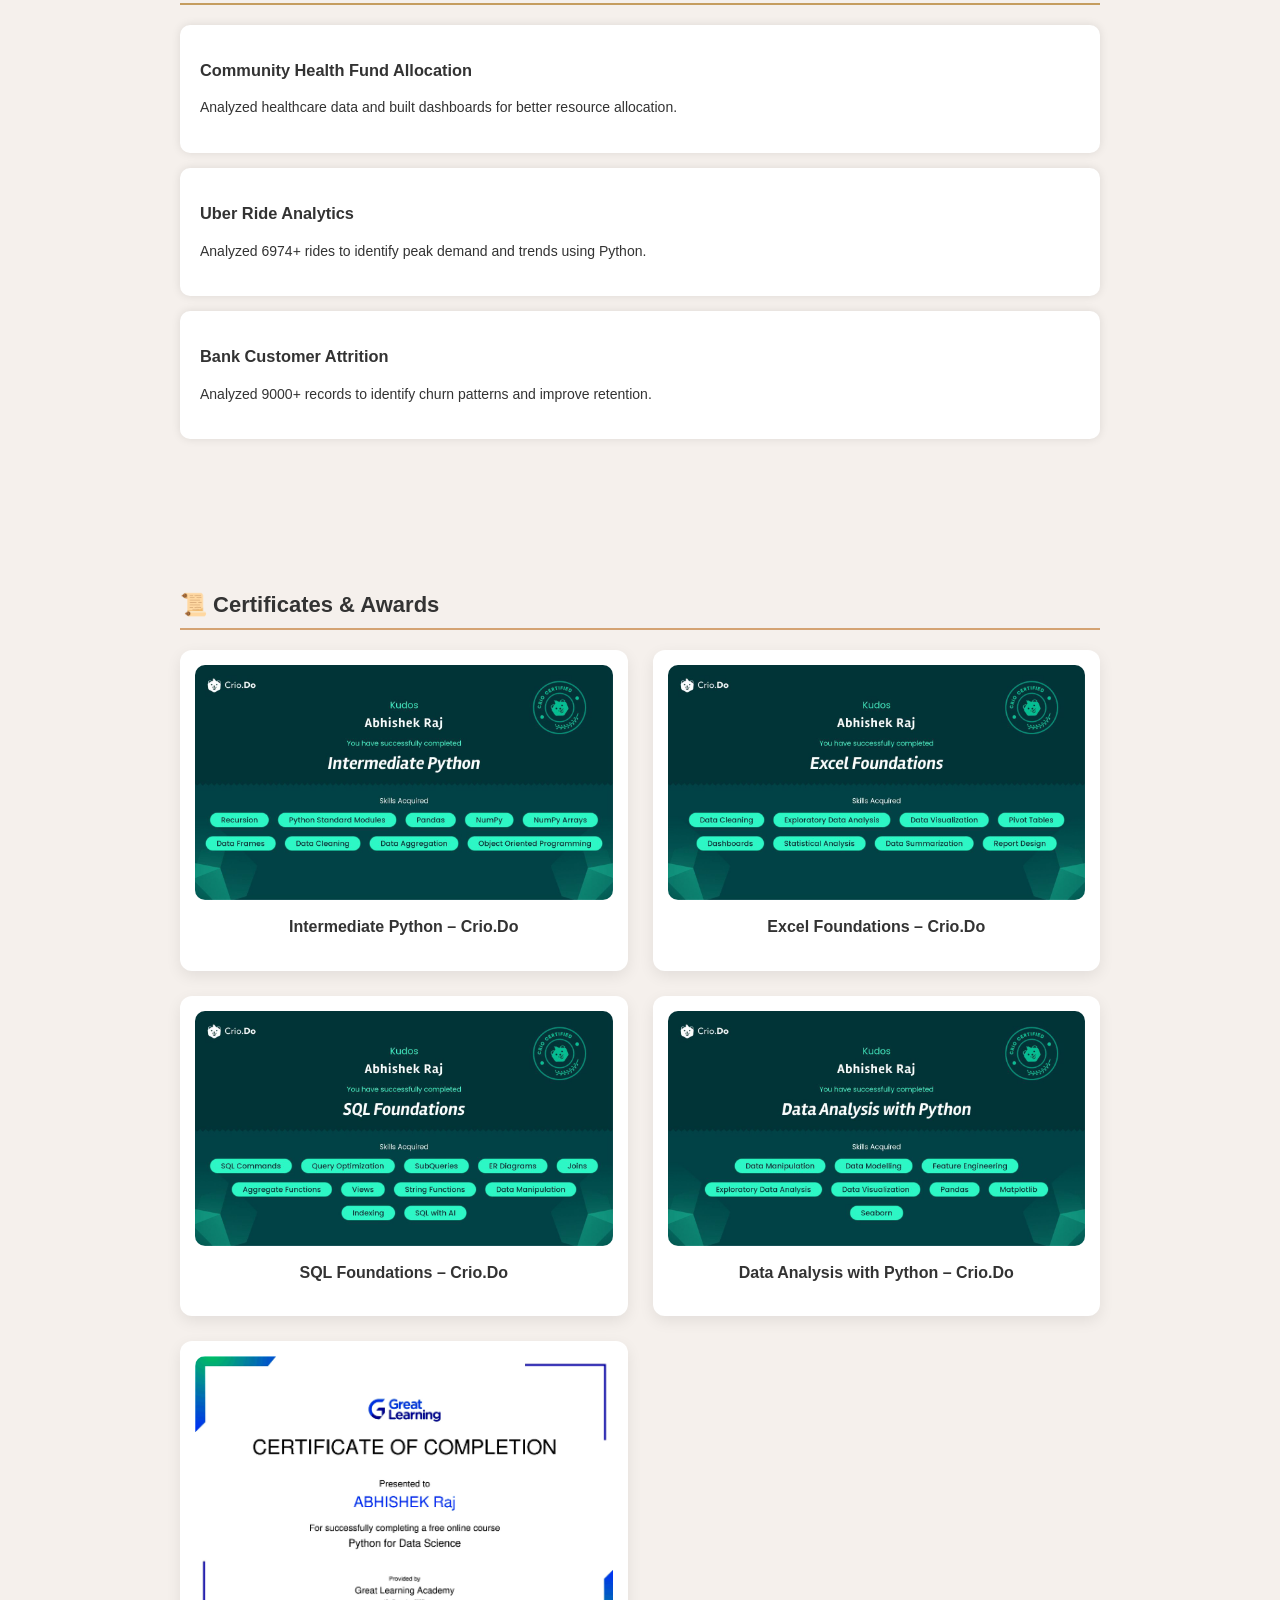
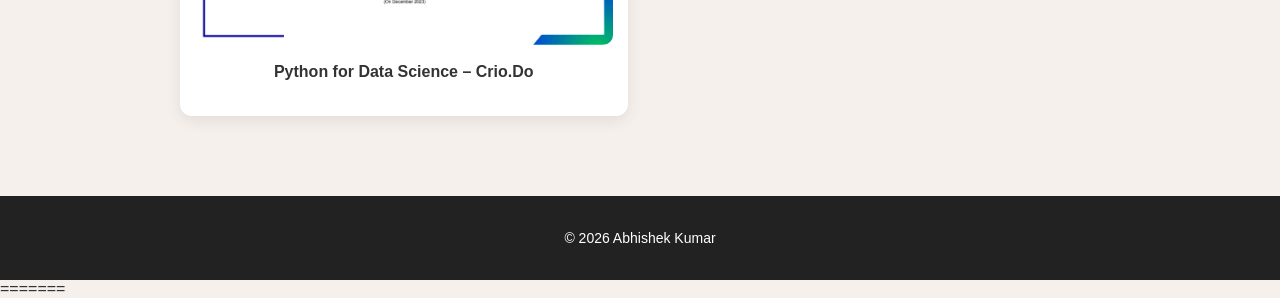
==== commit 67007764: "Add files via upload" ====
--- a/index.html
+++ b/index.html
@@ -1,437 +1,243 @@
-<<<<<<< HEAD
-<!DOCTYPE html>
-<html lang="en">
-<head>
-  <meta charset="UTF-8">
-  <title>Abhishek Kumar | Portfolio</title>
-   <link rel="stylesheet" href="style1.css">
-  <meta name="viewport" content="width=device-width, initial-scale=1.0">
-
-  <style>
-    body {
-      font-family: Arial, sans-serif;
-      margin: 0;
-      background-color: #f5f0ec;
-      color: #333;
-    }
-
-    header {
-      background: #222;
-      color: white;
-      text-align: center;
-      padding: 40px 20px;
-    }
-
-    header h1 {
-      margin: 0;
-      font-size: 36px;
-    }
-
-    header p {
-      margin-top: 10px;
-      font-size: 18px;
-    }
-
-    .btn {
-      display: inline-block;
-      margin: 10px;
-      padding: 10px 20px;
-      background: #c59d5f;
-      color: white;
-      text-decoration: none;
-      border-radius: 5px;
-    }
-
-    section {
-      padding: 40px 20px;
-      max-width: 1000px;
-      margin: auto;
-    }
-
-    h2 {
-      border-bottom: 2px solid #c59d5f;
-      padding-bottom: 5px;
-    }
-
-    ul {
-      padding-left: 20px;
-    }
-
-    .card {
-      background: white;
-      padding: 20px;
-      margin: 15px 0;
-      border-radius: 10px;
-      box-shadow: 0 0 10px rgba(0,0,0,0.1);
-    }
-
-    footer {
-      text-align: center;
-      padding: 20px;
-      background: #222;
-      color: white;
-    }
-  </style>
-</head>
-
-<body>
-
-<header>
-  <h1>Abhishek Kumar</h1>
-  <p>Data Analyst | Python | SQL | Power BI</p>
-
-  <a href="./abhishekresume2026.pdf"  target="_blank" class="btn">Download Resume</a>
-  <a href="./projects.html" class="btn "target="_blank">View Projects</a>
-</header>
-
-<div class="contact-section">
-
-  <h2>📬 Get In Touch</h2>
-
-  <div class="contact-cards">
-
-    <!-- Phone -->
-    <div class="contact-card">
-      <p>📞 Phone</p>
-      <a href="tel:+918767379310">+91 8767379310</a>
-    </div>
-
-    <!-- Email -->
-    <div class="contact-card">
-      <p>📧 Email</p>
-      <a href="mailto:abhishekraj8446568806@gmail.com">abhishekraj8446568806@gmail.com</a>
-    </div>
-
-    <!-- LinkedIn -->
-    <div class="contact-card">
-      <p>🔗 LinkedIn</p>
-      <a href="https://www.linkedin.com/in/abhishek-4b5dd/" target="_blank">
-        View Profile
-      </a>
-    </div>
-
-    <!-- GitHub -->
-    <div class="contact-card">
-      <p>💻 GitHub</p>
-      <a href="https://github.com/abhishekraj8446568806-svg" target="_blank">
-        View Projects
-      </a>
-    </div>
-
-  </div>
-
-</div>
-
-<section>
-  <h2>About Me</h2>
-<p>
-I am a passionate Data Analyst with a strong foundation in Python, SQL, and data visualization. 
-I specialize in transforming raw data into meaningful insights that help businesses make smarter decisions. 
-With hands-on experience in tools like Power BI, Excel, and Tableau, I enjoy solving real-world problems through data-driven approaches.
-
-Currently, I am expanding my skills in advanced analytics and working on projects that involve data cleaning, dashboard creation, and business analysis. 
-Coming from a sales background, I bring a unique perspective in understanding customer behavior and business needs.
-
-I am actively seeking opportunities where I can contribute, learn, and grow as a data professional.
-</p>
-</section>
-
-
-<section>
-  <h2>Skills</h2>
-  <div class="grid-2">
-
-  <div class="card">
-    <b>Languages:</b> Python, SQL, HTML
-  </div>
-
-  <div class="card">
-    <b>Frameworks:</b> Pandas, NumPy, Seaborn, Matplotlib
-  </div>
-
-  <div class="card">
-    <b>Tools:</b> Power BI, Excel, Tableau, MySQL, SQLite
-  </div>
-
-  <div class="card">
-    <b>Soft Skills:</b> Communication, Stakeholder Management, People Management
-  </div>
-</section>
-
-<section>
-  <h2>Work Experience</h2>
-  <div class="grid-2">
-  <div class="card">
-    <h3>MIS Executive | Advance 2 Rise</h3>
-    <p>Aug 2024 - May 2025</p>
-    <ul>
-      <li>Improved decision-making by 20% through structured reports</li>
-      <li>Handled datasets of 5000+ records</li>
-      <li>Reduced data errors by 30%</li>
-    </ul>
-  </div>
-
-  <div class="card">
-    <h3>Sales Executive | Aurique (Diamond Brand)</h3>
-    <p>Jun 2025 - Present</p>
-    <ul>
-      <li>Analyzed customer behavior and sales trends</li>
-      <li>Built dashboards in Excel</li>
-      <li>Improved sales efficiency by 15–20%</li>
-    </ul>
-  </div>
-</section>
-
-<section>
-  <h2>Projects</h2>
-
-  <div class="card">
-    <h3>Community Health Fund Allocation</h3>
-    <p>Analyzed healthcare data and built dashboards for better resource allocation.</p>
-  </div>
-
-  <div class="card">
-    <h3>Uber Ride Analytics</h3>
-    <p>Analyzed 6974+ rides to identify peak demand and trends using Python.</p>
-  </div>
-
-  <div class="card">
-    <h3>Bank Customer Attrition</h3>
-    <p>Analyzed 9000+ records to identify churn patterns and improve retention.</p>
-  </div>
-
-</section>
-
-<section class="certificates">
-
-  <h2>📜 Certificates & Awards</h2>
-
-  <div class="cert-grid">
-
-    <div class="cert-card">
-      <img src="./certifcate 222.jpg" alt="Python Certificate">
-      <p>Intermediate Python – Crio.Do</p>
-    </div>
-
-    <div class="cert-card">
-      <img src="./certificate 3.jpg" alt="Excel Certificate">
-      <p>Excel Foundations – Crio.Do</p>
-    </div>
-
-    <div class="cert-card">
-      <img src="./certificate 4.jpg" alt="SQL Certificate">
-      <p>SQL Foundations – Crio.Do</p>
-    </div>
-
-    <div class="cert-card">
-      <img src="./certificate.jpg" alt="Data Analysis Certificate">
-      <p>Data Analysis with Python – Crio.Do</p>
-    </div>
-        <div class="cert-card">
-      <img src="./Certificate - Great Learning.jpg" alt="Data Analysis Certificate">
-      <p>Python for Data Science – Crio.Do</p>
-    </div>
-  </div>
-
-</section>
-
-<footer>
-  <p>© 2026 Abhishek Kumar</p>
-</footer>
-
-</body>
-=======
-<!DOCTYPE html>
-<html lang="en">
-<head>
-  <meta charset="UTF-8">
-  <title>Abhishek Kumar | Portfolio</title>
-   <link rel="stylesheet" href="style1.css">
-  <meta name="viewport" content="width=device-width, initial-scale=1.0">
-
-  <style>
-    body {
-      font-family: Arial, sans-serif;
-      margin: 0;
-      background-color: #f5f0ec;
-      color: #333;
-    }
-
-    header {
-      background: #222;
-      color: white;
-      text-align: center;
-      padding: 40px 20px;
-    }
-
-    header h1 {
-      margin: 0;
-      font-size: 36px;
-    }
-
-    header p {
-      margin-top: 10px;
-      font-size: 18px;
-    }
-
-    .btn {
-      display: inline-block;
-      margin: 10px;
-      padding: 10px 20px;
-      background: #c59d5f;
-      color: white;
-      text-decoration: none;
-      border-radius: 5px;
-    }
-
-    section {
-      padding: 40px 20px;
-      max-width: 1000px;
-      margin: auto;
-    }
-
-    h2 {
-      border-bottom: 2px solid #c59d5f;
-      padding-bottom: 5px;
-    }
-
-    ul {
-      padding-left: 20px;
-    }
-
-    .card {
-      background: white;
-      padding: 20px;
-      margin: 15px 0;
-      border-radius: 10px;
-      box-shadow: 0 0 10px rgba(0,0,0,0.1);
-    }
-
-    footer {
-      text-align: center;
-      padding: 20px;
-      background: #222;
-      color: white;
-    }
-  </style>
-</head>
-
-<body>
-
-<header>
-  <h1>Abhishek Kumar</h1>
-  <p>Data Analyst | Python | SQL | Power BI</p>
-
-  <a href="./abhishekresume2026.pdf"  target="_blank" class="btn">Download Resume</a>
-  <a href="./projects.html" class="btn "target="_blank">View Projects</a>
-</header>
-
-
-
-<section>
-  <h2>About Me</h2>
-<p>
-I am a passionate Data Analyst with a strong foundation in Python, SQL, and data visualization. 
-I specialize in transforming raw data into meaningful insights that help businesses make smarter decisions. 
-With hands-on experience in tools like Power BI, Excel, and Tableau, I enjoy solving real-world problems through data-driven approaches.
-
-Currently, I am expanding my skills in advanced analytics and working on projects that involve data cleaning, dashboard creation, and business analysis. 
-Coming from a sales background, I bring a unique perspective in understanding customer behavior and business needs.
-
-I am actively seeking opportunities where I can contribute, learn, and grow as a data professional.
-</p>
-</section>
-
-
-<section>
-  <h2>Skills</h2>
-  <div class="grid-2">
-
-  <div class="card">
-    <b>Languages:</b> Python, SQL, HTML
-  </div>
-
-  <div class="card">
-    <b>Frameworks:</b> Pandas, NumPy, Seaborn, Matplotlib
-  </div>
-
-  <div class="card">
-    <b>Tools:</b> Power BI, Excel, Tableau, MySQL, SQLite
-  </div>
-
-  <div class="card">
-    <b>Soft Skills:</b> Communication, Stakeholder Management, People Management
-  </div>
-</section>
-
-<section>
-  <h2>Work Experience</h2>
-  <div class="grid-2">
-  <div class="card">
-    <h3>MIS Executive | Advance 2 Rise</h3>
-    <p>Aug 2024 - May 2025</p>
-    <ul>
-      <li>Improved decision-making by 20% through structured reports</li>
-      <li>Handled datasets of 5000+ records</li>
-      <li>Reduced data errors by 30%</li>
-    </ul>
-  </div>
-
-  <div class="card">
-    <h3>Sales Executive | Aurique (Diamond Brand)</h3>
-    <p>Jun 2025 - Present</p>
-    <ul>
-      <li>Analyzed customer behavior and sales trends</li>
-      <li>Built dashboards in Excel</li>
-      <li>Improved sales efficiency by 15–20%</li>
-    </ul>
-  </div>
-</section>
-
-<section>
-  <h2>Projects</h2>
-
-  <div class="card">
-    <h3>Community Health Fund Allocation</h3>
-    <p>Analyzed healthcare data and built dashboards for better resource allocation.</p>
-  </div>
-
-  <div class="card">
-    <h3>Uber Ride Analytics</h3>
-    <p>Analyzed 6974+ rides to identify peak demand and trends using Python.</p>
-  </div>
-
-  <div class="card">
-    <h3>Bank Customer Attrition</h3>
-    <p>Analyzed 9000+ records to identify churn patterns and improve retention.</p>
-  </div>
-
-</section>
-
-<section>
-  <h2>Certificates</h2>
-  <div class="grid-2">
-  <div class="card">
-    <p><b>SQL & Excel – Crio.Do</b></p>
-  </div>
-
-  <div class="card">
-    <p><b>Python for Data Analysis – Crio.Do</b></p>
-  </div>
-</section>
-
-<section>
-  <h2>Contact</h2>
-  <div class="contact">
-  <p>Email: abhishekraj8446568806@gmail.com</p>
-  <p>Phone: +91 8767379310</p>
-  <p>LinkedIn | GitHub</p>
-</section>
-
-<footer>
-  <p>© 2026 Abhishek Kumar</p>
-</footer>
-
-</body>
->>>>>>> 8a6ec2fa85e3bf10881636e3d30d456a36a572a5
-</html>+
+<!DOCTYPE html>
+<html lang="en">
+<head>
+  <meta charset="UTF-8">
+  <title>Abhishek Kumar | Portfolio</title>
+   <link rel="stylesheet" href="style1.css">
+  <meta name="viewport" content="width=device-width, initial-scale=1.0">
+
+  <style>
+    body {
+      font-family: Arial, sans-serif;
+      margin: 0;
+      background-color: #f5f0ec;
+      color: #333;
+    }
+
+    header {
+      background: #222;
+      color: white;
+      text-align: center;
+      padding: 40px 20px;
+    }
+
+    header h1 {
+      margin: 0;
+      font-size: 36px;
+    }
+
+    header p {
+      margin-top: 10px;
+      font-size: 18px;
+    }
+
+    .btn {
+      display: inline-block;
+      margin: 10px;
+      padding: 10px 20px;
+      background: #c59d5f;
+      color: white;
+      text-decoration: none;
+      border-radius: 5px;
+    }
+
+    section {
+      padding: 40px 20px;
+      max-width: 1000px;
+      margin: auto;
+    }
+
+    h2 {
+      border-bottom: 2px solid #c59d5f;
+      padding-bottom: 5px;
+    }
+
+    ul {
+      padding-left: 20px;
+    }
+
+    .card {
+      background: white;
+      padding: 20px;
+      margin: 15px 0;
+      border-radius: 10px;
+      box-shadow: 0 0 10px rgba(0,0,0,0.1);
+    }
+
+    footer {
+      text-align: center;
+      padding: 20px;
+      background: #222;
+      color: white;
+    }
+  </style>
+</head>
+
+<body>
+
+<header>
+  <h1>Abhishek Kumar</h1>
+  <p>Data Analyst | Python | SQL | Power BI</p>
+
+  <a href="./abhishekresume2026.pdf"  target="_blank" class="btn">Download Resume</a>
+  <a href="./projects.html" class="btn "target="_blank">View Projects</a>
+</header>
+
+<div class="contact-section">
+
+  <h2>📬 Get In Touch</h2>
+
+  <div class="contact-cards">
+
+    <!-- Phone -->
+    <div class="contact-card">
+      <p>📞 Phone</p>
+      <a href="tel:+918767379310">+91 8767379310</a>
+    </div>
+
+    <!-- Email -->
+    <div class="contact-card">
+      <p>📧 Email</p>
+      <a href="mailto:abhishekraj8446568806@gmail.com">abhishekraj8446568806@gmail.com</a>
+    </div>
+
+    <!-- LinkedIn -->
+    <div class="contact-card">
+      <p>🔗 LinkedIn</p>
+      <a href="https://www.linkedin.com/in/abhishek-4b5dd/" target="_blank">
+        View Profile
+      </a>
+    </div>
+
+    <!-- GitHub -->
+    <div class="contact-card">
+      <p>💻 GitHub</p>
+      <a href="https://github.com/abhishekraj8446568806-svg" target="_blank">
+        View Projects
+      </a>
+    </div>
+
+  </div>
+
+</div>
+
+<section>
+  <h2>About Me</h2>
+<p>
+I am a passionate Data Analyst with a strong foundation in Python, SQL, and data visualization. 
+I specialize in transforming raw data into meaningful insights that help businesses make smarter decisions. 
+With hands-on experience in tools like Power BI, Excel, and Tableau, I enjoy solving real-world problems through data-driven approaches.
+
+Currently, I am expanding my skills in advanced analytics and working on projects that involve data cleaning, dashboard creation, and business analysis. 
+Coming from a sales background, I bring a unique perspective in understanding customer behavior and business needs.
+
+I am actively seeking opportunities where I can contribute, learn, and grow as a data professional.
+</p>
+</section>
+
+
+<section>
+  <h2>Skills</h2>
+  <div class="grid-2">
+
+  <div class="card">
+    <b>Languages:</b> Python, SQL, HTML
+  </div>
+
+  <div class="card">
+    <b>Frameworks:</b> Pandas, NumPy, Seaborn, Matplotlib
+  </div>
+
+  <div class="card">
+    <b>Tools:</b> Power BI, Excel, Tableau, MySQL, SQLite
+  </div>
+
+  <div class="card">
+    <b>Soft Skills:</b> Communication, Stakeholder Management, People Management
+  </div>
+</section>
+
+<section>
+  <h2>Work Experience</h2>
+  <div class="grid-2">
+  <div class="card">
+    <h3>MIS Executive | Advance 2 Rise</h3>
+    <p>Aug 2024 - May 2025</p>
+    <ul>
+      <li>Improved decision-making by 20% through structured reports</li>
+      <li>Handled datasets of 5000+ records</li>
+      <li>Reduced data errors by 30%</li>
+    </ul>
+  </div>
+
+  <div class="card">
+    <h3>Sales Executive | Aurique (Diamond Brand)</h3>
+    <p>Jun 2025 - Present</p>
+    <ul>
+      <li>Analyzed customer behavior and sales trends</li>
+      <li>Built dashboards in Excel</li>
+      <li>Improved sales efficiency by 15–20%</li>
+    </ul>
+  </div>
+</section>
+
+<section>
+  <h2>Projects</h2>
+
+  <div class="card">
+    <h3>Community Health Fund Allocation</h3>
+    <p>Analyzed healthcare data and built dashboards for better resource allocation.</p>
+  </div>
+
+  <div class="card">
+    <h3>Uber Ride Analytics</h3>
+    <p>Analyzed 6974+ rides to identify peak demand and trends using Python.</p>
+  </div>
+
+  <div class="card">
+    <h3>Bank Customer Attrition</h3>
+    <p>Analyzed 9000+ records to identify churn patterns and improve retention.</p>
+  </div>
+
+</section>
+
+<section class="certificates">
+
+  <h2>📜 Certificates & Awards</h2>
+
+  <div class="cert-grid">
+
+    <div class="cert-card">
+      <img src="./certifcate 222.jpg" alt="Python Certificate">
+      <p>Intermediate Python – Crio.Do</p>
+    </div>
+
+    <div class="cert-card">
+      <img src="./certificate 3.jpg" alt="Excel Certificate">
+      <p>Excel Foundations – Crio.Do</p>
+    </div>
+
+    <div class="cert-card">
+      <img src="./certificate 4.jpg" alt="SQL Certificate">
+      <p>SQL Foundations – Crio.Do</p>
+    </div>
+
+    <div class="cert-card">
+      <img src="./certificate.jpg" alt="Data Analysis Certificate">
+      <p>Data Analysis with Python – Crio.Do</p>
+    </div>
+        <div class="cert-card">
+      <img src="./Certificate - Great Learning.jpg" alt="Data Analysis Certificate">
+      <p>Python for Data Science – Crio.Do</p>
+    </div>
+  </div>
+
+</section>
+
+<footer>
+  <p>© 2026 Abhishek Kumar</p>
+</footer>
+
+</body>
+=======
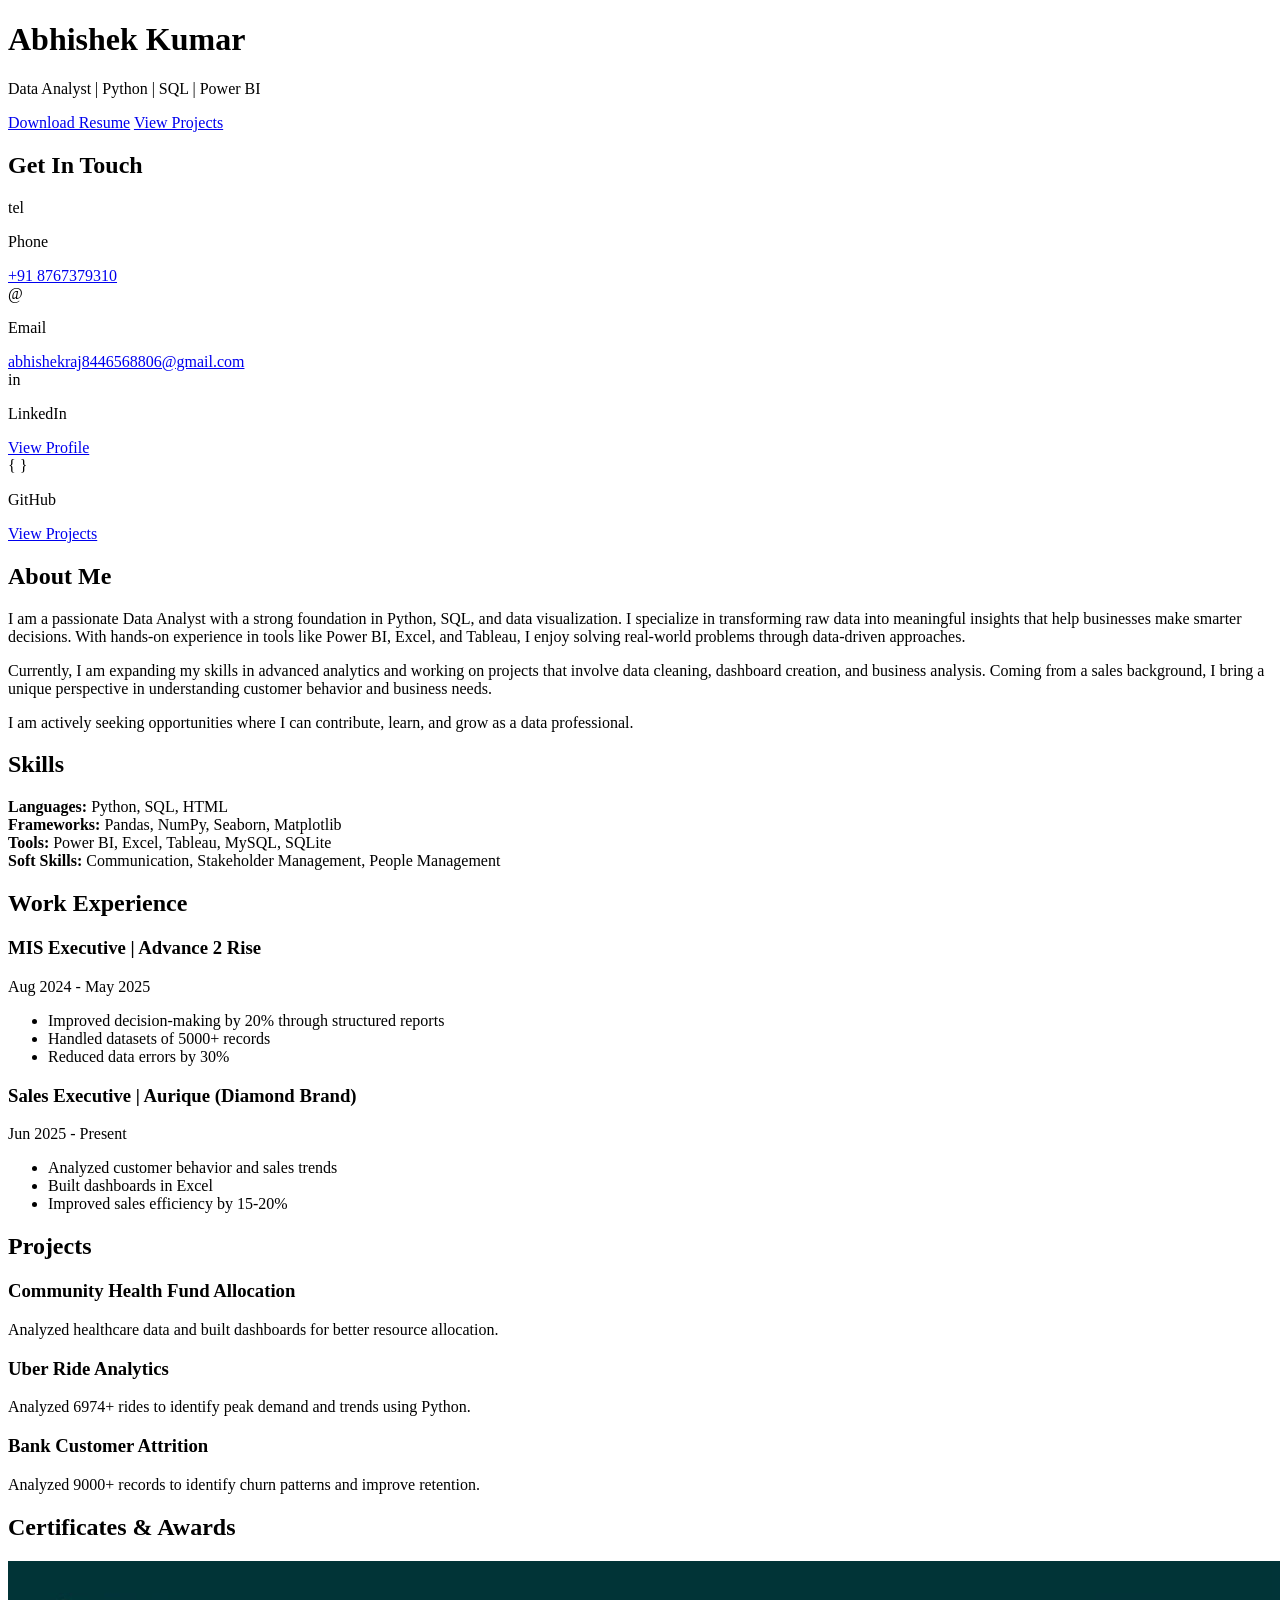
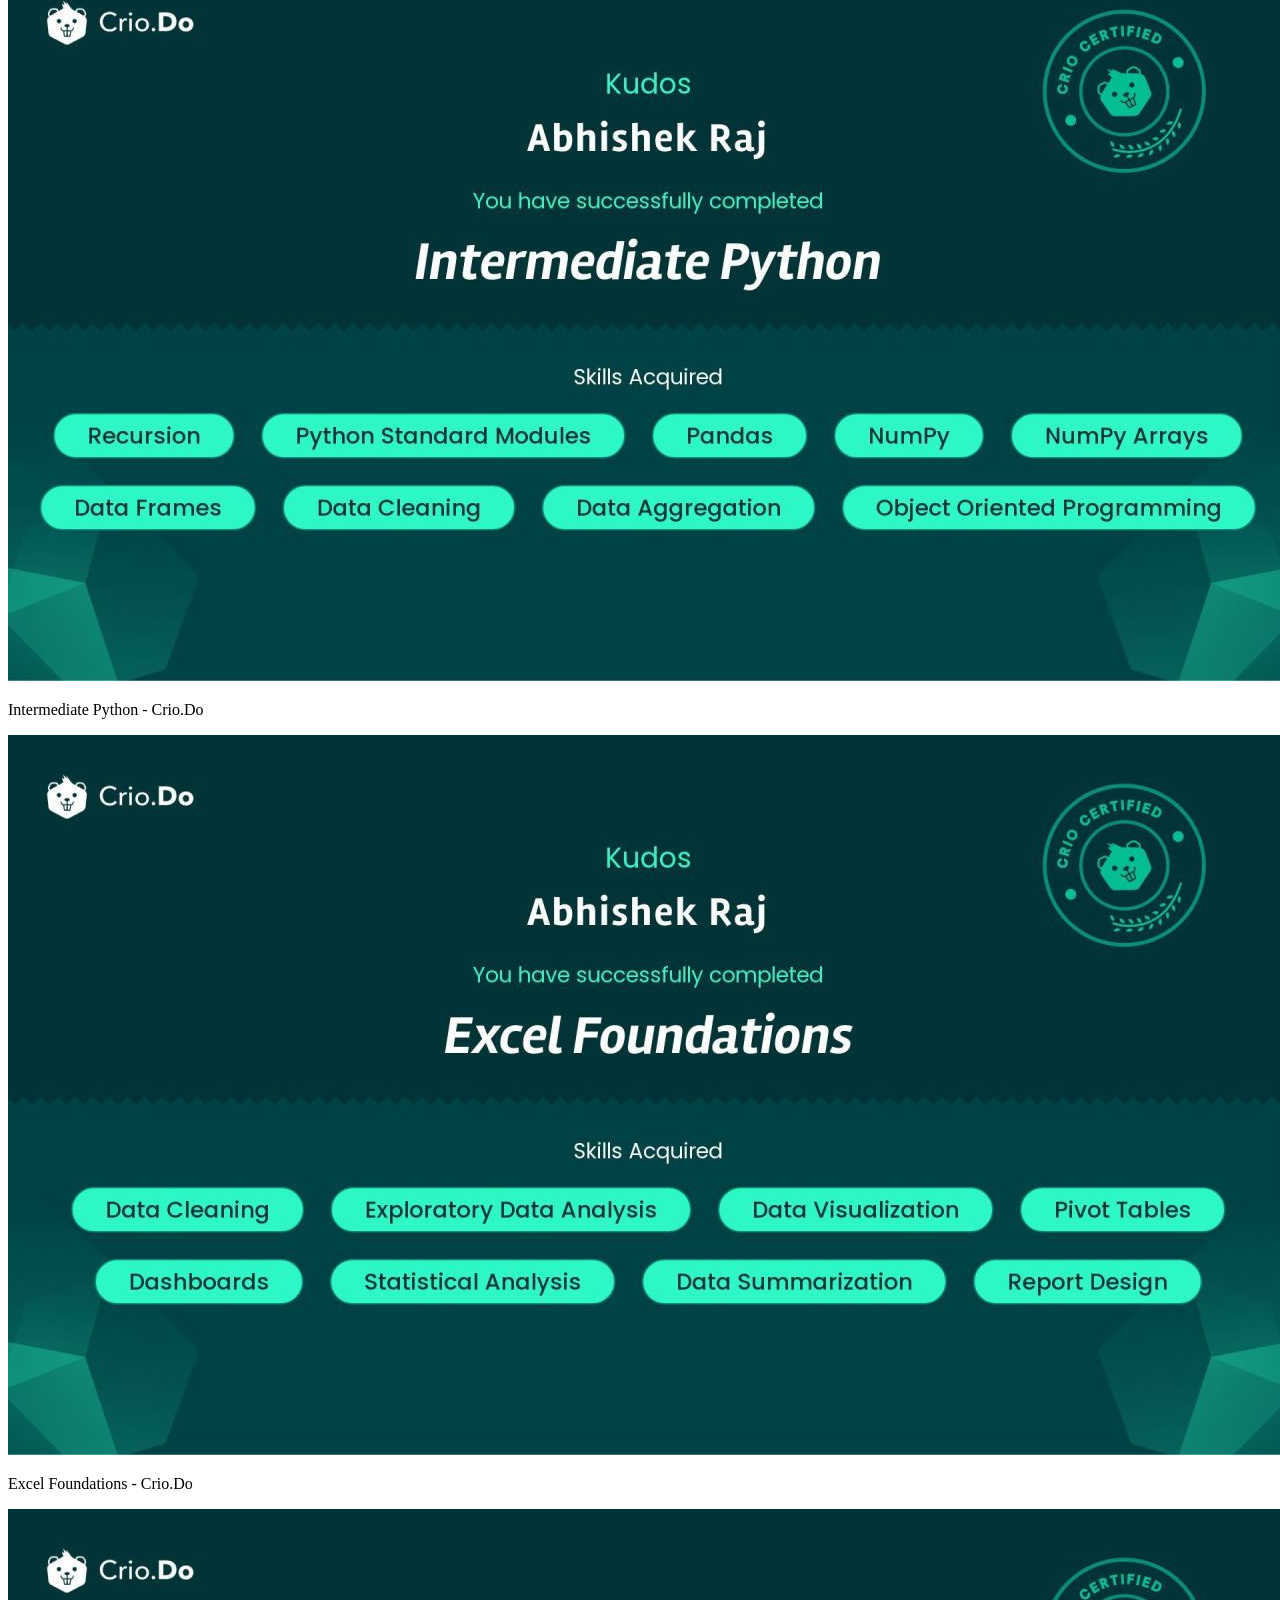
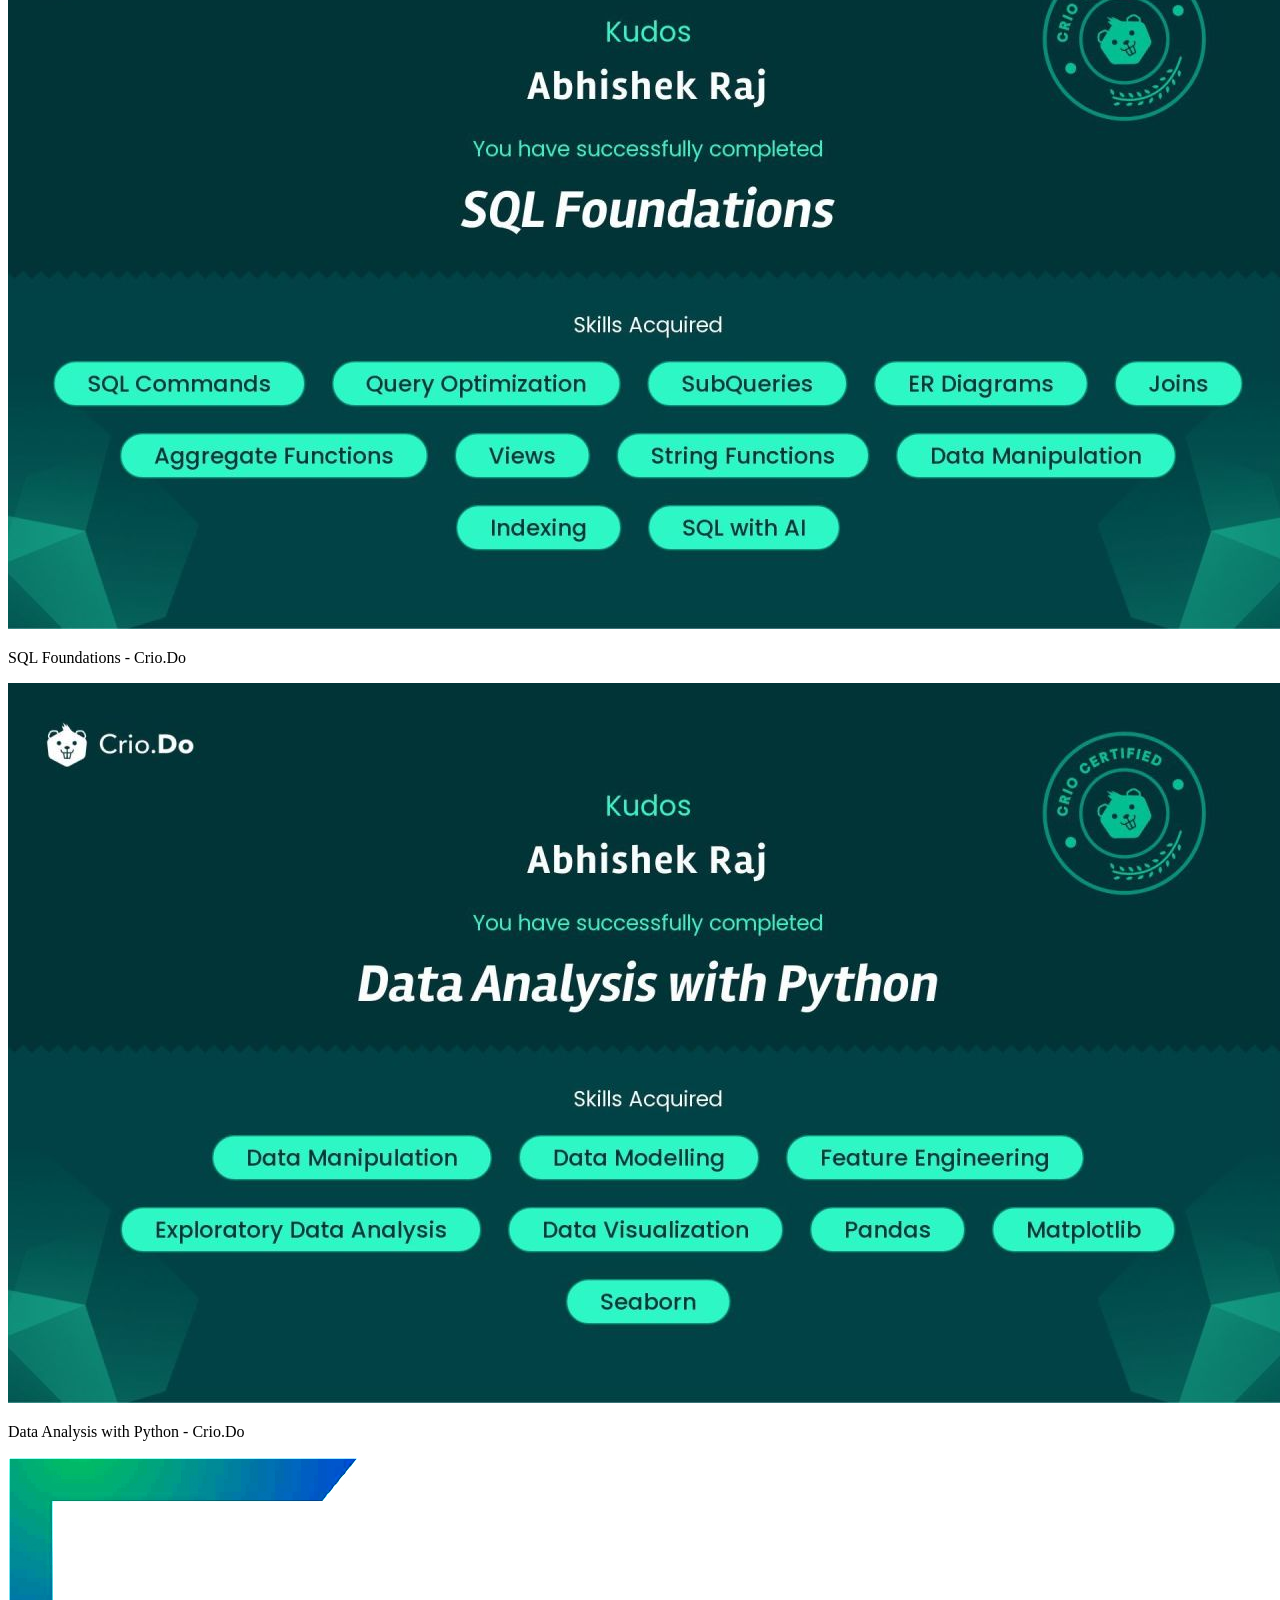
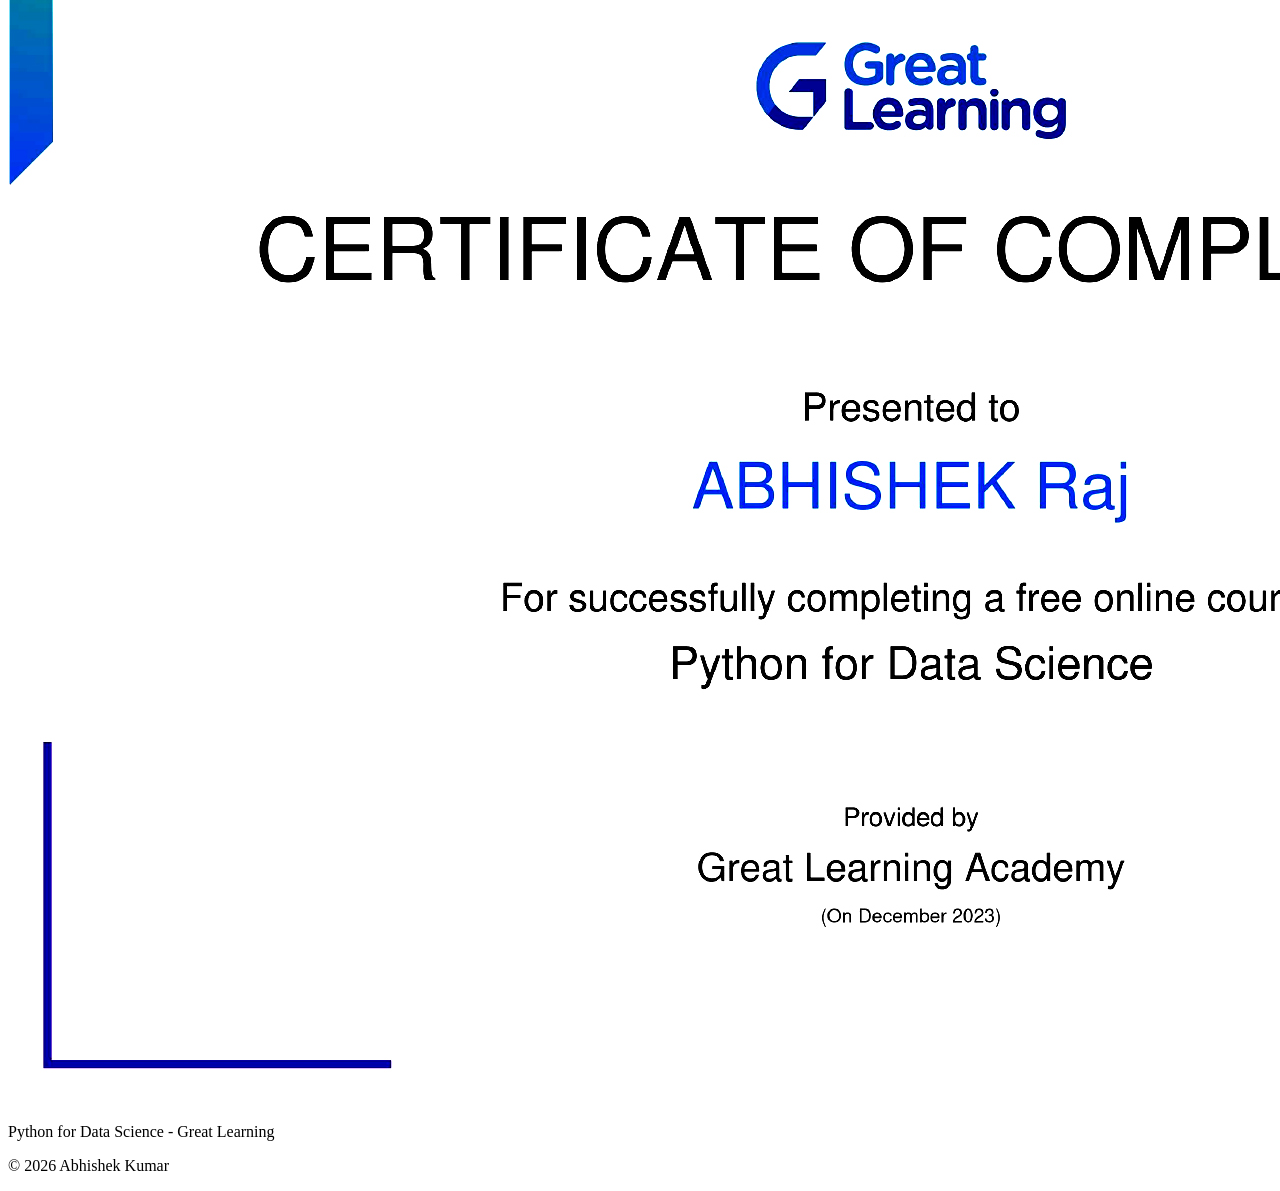
==== commit a003c7c6: "Add files via upload" ====
--- a/index.html
+++ b/index.html
@@ -1,243 +1,165 @@
-
-<!DOCTYPE html>
-<html lang="en">
-<head>
-  <meta charset="UTF-8">
-  <title>Abhishek Kumar | Portfolio</title>
-   <link rel="stylesheet" href="style1.css">
-  <meta name="viewport" content="width=device-width, initial-scale=1.0">
-
-  <style>
-    body {
-      font-family: Arial, sans-serif;
-      margin: 0;
-      background-color: #f5f0ec;
-      color: #333;
-    }
-
-    header {
-      background: #222;
-      color: white;
-      text-align: center;
-      padding: 40px 20px;
-    }
-
-    header h1 {
-      margin: 0;
-      font-size: 36px;
-    }
-
-    header p {
-      margin-top: 10px;
-      font-size: 18px;
-    }
-
-    .btn {
-      display: inline-block;
-      margin: 10px;
-      padding: 10px 20px;
-      background: #c59d5f;
-      color: white;
-      text-decoration: none;
-      border-radius: 5px;
-    }
-
-    section {
-      padding: 40px 20px;
-      max-width: 1000px;
-      margin: auto;
-    }
-
-    h2 {
-      border-bottom: 2px solid #c59d5f;
-      padding-bottom: 5px;
-    }
-
-    ul {
-      padding-left: 20px;
-    }
-
-    .card {
-      background: white;
-      padding: 20px;
-      margin: 15px 0;
-      border-radius: 10px;
-      box-shadow: 0 0 10px rgba(0,0,0,0.1);
-    }
-
-    footer {
-      text-align: center;
-      padding: 20px;
-      background: #222;
-      color: white;
-    }
-  </style>
-</head>
-
-<body>
-
-<header>
-  <h1>Abhishek Kumar</h1>
-  <p>Data Analyst | Python | SQL | Power BI</p>
-
-  <a href="./abhishekresume2026.pdf"  target="_blank" class="btn">Download Resume</a>
-  <a href="./projects.html" class="btn "target="_blank">View Projects</a>
-</header>
-
-<div class="contact-section">
-
-  <h2>📬 Get In Touch</h2>
-
-  <div class="contact-cards">
-
-    <!-- Phone -->
-    <div class="contact-card">
-      <p>📞 Phone</p>
-      <a href="tel:+918767379310">+91 8767379310</a>
-    </div>
-
-    <!-- Email -->
-    <div class="contact-card">
-      <p>📧 Email</p>
-      <a href="mailto:abhishekraj8446568806@gmail.com">abhishekraj8446568806@gmail.com</a>
-    </div>
-
-    <!-- LinkedIn -->
-    <div class="contact-card">
-      <p>🔗 LinkedIn</p>
-      <a href="https://www.linkedin.com/in/abhishek-4b5dd/" target="_blank">
-        View Profile
-      </a>
-    </div>
-
-    <!-- GitHub -->
-    <div class="contact-card">
-      <p>💻 GitHub</p>
-      <a href="https://github.com/abhishekraj8446568806-svg" target="_blank">
-        View Projects
-      </a>
-    </div>
-
-  </div>
-
-</div>
-
-<section>
-  <h2>About Me</h2>
-<p>
-I am a passionate Data Analyst with a strong foundation in Python, SQL, and data visualization. 
-I specialize in transforming raw data into meaningful insights that help businesses make smarter decisions. 
-With hands-on experience in tools like Power BI, Excel, and Tableau, I enjoy solving real-world problems through data-driven approaches.
-
-Currently, I am expanding my skills in advanced analytics and working on projects that involve data cleaning, dashboard creation, and business analysis. 
-Coming from a sales background, I bring a unique perspective in understanding customer behavior and business needs.
-
-I am actively seeking opportunities where I can contribute, learn, and grow as a data professional.
-</p>
-</section>
-
-
-<section>
-  <h2>Skills</h2>
-  <div class="grid-2">
-
-  <div class="card">
-    <b>Languages:</b> Python, SQL, HTML
-  </div>
-
-  <div class="card">
-    <b>Frameworks:</b> Pandas, NumPy, Seaborn, Matplotlib
-  </div>
-
-  <div class="card">
-    <b>Tools:</b> Power BI, Excel, Tableau, MySQL, SQLite
-  </div>
-
-  <div class="card">
-    <b>Soft Skills:</b> Communication, Stakeholder Management, People Management
-  </div>
-</section>
-
-<section>
-  <h2>Work Experience</h2>
-  <div class="grid-2">
-  <div class="card">
-    <h3>MIS Executive | Advance 2 Rise</h3>
-    <p>Aug 2024 - May 2025</p>
-    <ul>
-      <li>Improved decision-making by 20% through structured reports</li>
-      <li>Handled datasets of 5000+ records</li>
-      <li>Reduced data errors by 30%</li>
-    </ul>
-  </div>
-
-  <div class="card">
-    <h3>Sales Executive | Aurique (Diamond Brand)</h3>
-    <p>Jun 2025 - Present</p>
-    <ul>
-      <li>Analyzed customer behavior and sales trends</li>
-      <li>Built dashboards in Excel</li>
-      <li>Improved sales efficiency by 15–20%</li>
-    </ul>
-  </div>
-</section>
-
-<section>
-  <h2>Projects</h2>
-
-  <div class="card">
-    <h3>Community Health Fund Allocation</h3>
-    <p>Analyzed healthcare data and built dashboards for better resource allocation.</p>
-  </div>
-
-  <div class="card">
-    <h3>Uber Ride Analytics</h3>
-    <p>Analyzed 6974+ rides to identify peak demand and trends using Python.</p>
-  </div>
-
-  <div class="card">
-    <h3>Bank Customer Attrition</h3>
-    <p>Analyzed 9000+ records to identify churn patterns and improve retention.</p>
-  </div>
-
-</section>
-
-<section class="certificates">
-
-  <h2>📜 Certificates & Awards</h2>
-
-  <div class="cert-grid">
-
-    <div class="cert-card">
-      <img src="./certifcate 222.jpg" alt="Python Certificate">
-      <p>Intermediate Python – Crio.Do</p>
-    </div>
-
-    <div class="cert-card">
-      <img src="./certificate 3.jpg" alt="Excel Certificate">
-      <p>Excel Foundations – Crio.Do</p>
-    </div>
-
-    <div class="cert-card">
-      <img src="./certificate 4.jpg" alt="SQL Certificate">
-      <p>SQL Foundations – Crio.Do</p>
-    </div>
-
-    <div class="cert-card">
-      <img src="./certificate.jpg" alt="Data Analysis Certificate">
-      <p>Data Analysis with Python – Crio.Do</p>
-    </div>
-        <div class="cert-card">
-      <img src="./Certificate - Great Learning.jpg" alt="Data Analysis Certificate">
-      <p>Python for Data Science – Crio.Do</p>
-    </div>
-  </div>
-
-</section>
-
-<footer>
-  <p>© 2026 Abhishek Kumar</p>
-</footer>
-
-</body>
-=======
+<!DOCTYPE html>
+<html lang="en">
+<head>
+  <meta charset="UTF-8">
+  <meta name="viewport" content="width=device-width, initial-scale=1.0">
+  <title>Abhishek Kumar | Portfolio</title>
+  <link rel="stylesheet" href="style1.css">
+</head>
+
+<body>
+  <header>
+    <h1>Abhishek Kumar</h1>
+    <p>Data Analyst | Python | SQL | Power BI</p>
+
+    <a href="./abhishekresume2026.pdf" target="_blank" class="btn">Download Resume</a>
+    <a href="./projects.html" target="_blank" class="btn">View Projects</a>
+  </header>
+
+  <div class="contact-section">
+    <h2>Get In Touch</h2>
+
+    <div class="contact-cards">
+      <div class="contact-card">
+        <span class="contact-icon">tel</span>
+        <p>Phone</p>
+        <a href="tel:+918767379310">+91 8767379310</a>
+      </div>
+
+      <div class="contact-card">
+        <span class="contact-icon">@</span>
+        <p>Email</p>
+        <a href="mailto:abhishekraj8446568806@gmail.com">abhishekraj8446568806@gmail.com</a>
+      </div>
+
+      <div class="contact-card">
+        <span class="contact-icon">in</span>
+        <p>LinkedIn</p>
+        <a href="https://www.linkedin.com/in/abhishek-4b5dd/" target="_blank">View Profile</a>
+      </div>
+
+      <div class="contact-card">
+        <span class="contact-icon">{ }</span>
+        <p>GitHub</p>
+        <a href="https://github.com/abhishekraj8446568806-svg" target="_blank">View Projects</a>
+      </div>
+    </div>
+  </div>
+
+  <section>
+    <h2>About Me</h2>
+    <p>
+      I am a passionate Data Analyst with a strong foundation in Python, SQL, and data visualization.
+      I specialize in transforming raw data into meaningful insights that help businesses make smarter decisions.
+      With hands-on experience in tools like Power BI, Excel, and Tableau, I enjoy solving real-world problems through data-driven approaches.
+    </p>
+    <p>
+      Currently, I am expanding my skills in advanced analytics and working on projects that involve data cleaning, dashboard creation, and business analysis.
+      Coming from a sales background, I bring a unique perspective in understanding customer behavior and business needs.
+    </p>
+    <p>
+      I am actively seeking opportunities where I can contribute, learn, and grow as a data professional.
+    </p>
+  </section>
+
+  <section>
+    <h2>Skills</h2>
+    <div class="grid-2">
+      <div class="card">
+        <b>Languages:</b> Python, SQL, HTML
+      </div>
+
+      <div class="card">
+        <b>Frameworks:</b> Pandas, NumPy, Seaborn, Matplotlib
+      </div>
+
+      <div class="card">
+        <b>Tools:</b> Power BI, Excel, Tableau, MySQL, SQLite
+      </div>
+
+      <div class="card">
+        <b>Soft Skills:</b> Communication, Stakeholder Management, People Management
+      </div>
+    </div>
+  </section>
+
+  <section>
+    <h2>Work Experience</h2>
+    <div class="grid-2">
+      <div class="card">
+        <h3>MIS Executive | Advance 2 Rise</h3>
+        <p>Aug 2024 - May 2025</p>
+        <ul>
+          <li>Improved decision-making by 20% through structured reports</li>
+          <li>Handled datasets of 5000+ records</li>
+          <li>Reduced data errors by 30%</li>
+        </ul>
+      </div>
+
+      <div class="card">
+        <h3>Sales Executive | Aurique (Diamond Brand)</h3>
+        <p>Jun 2025 - Present</p>
+        <ul>
+          <li>Analyzed customer behavior and sales trends</li>
+          <li>Built dashboards in Excel</li>
+          <li>Improved sales efficiency by 15-20%</li>
+        </ul>
+      </div>
+    </div>
+  </section>
+
+  <section>
+    <h2>Projects</h2>
+
+    <div class="card">
+      <h3>Community Health Fund Allocation</h3>
+      <p>Analyzed healthcare data and built dashboards for better resource allocation.</p>
+    </div>
+
+    <div class="card">
+      <h3>Uber Ride Analytics</h3>
+      <p>Analyzed 6974+ rides to identify peak demand and trends using Python.</p>
+    </div>
+
+    <div class="card">
+      <h3>Bank Customer Attrition</h3>
+      <p>Analyzed 9000+ records to identify churn patterns and improve retention.</p>
+    </div>
+  </section>
+
+  <section class="certificates">
+    <h2>Certificates & Awards</h2>
+
+    <div class="cert-grid">
+      <div class="cert-card">
+        <img src="./certifcate 222.jpg" alt="Python Certificate">
+        <p>Intermediate Python - Crio.Do</p>
+      </div>
+
+      <div class="cert-card">
+        <img src="./certificate 3.jpg" alt="Excel Certificate">
+        <p>Excel Foundations - Crio.Do</p>
+      </div>
+
+      <div class="cert-card">
+        <img src="./certificate 4.jpg" alt="SQL Certificate">
+        <p>SQL Foundations - Crio.Do</p>
+      </div>
+
+      <div class="cert-card">
+        <img src="./certificate.jpg" alt="Data Analysis Certificate">
+        <p>Data Analysis with Python - Crio.Do</p>
+      </div>
+
+      <div class="cert-card">
+        <img src="./Certificate - Great Learning.jpg" alt="Python for Data Science Certificate">
+        <p>Python for Data Science - Great Learning</p>
+      </div>
+    </div>
+  </section>
+
+  <footer>
+    <p>&copy; 2026 Abhishek Kumar</p>
+  </footer>
+</body>
+</html>
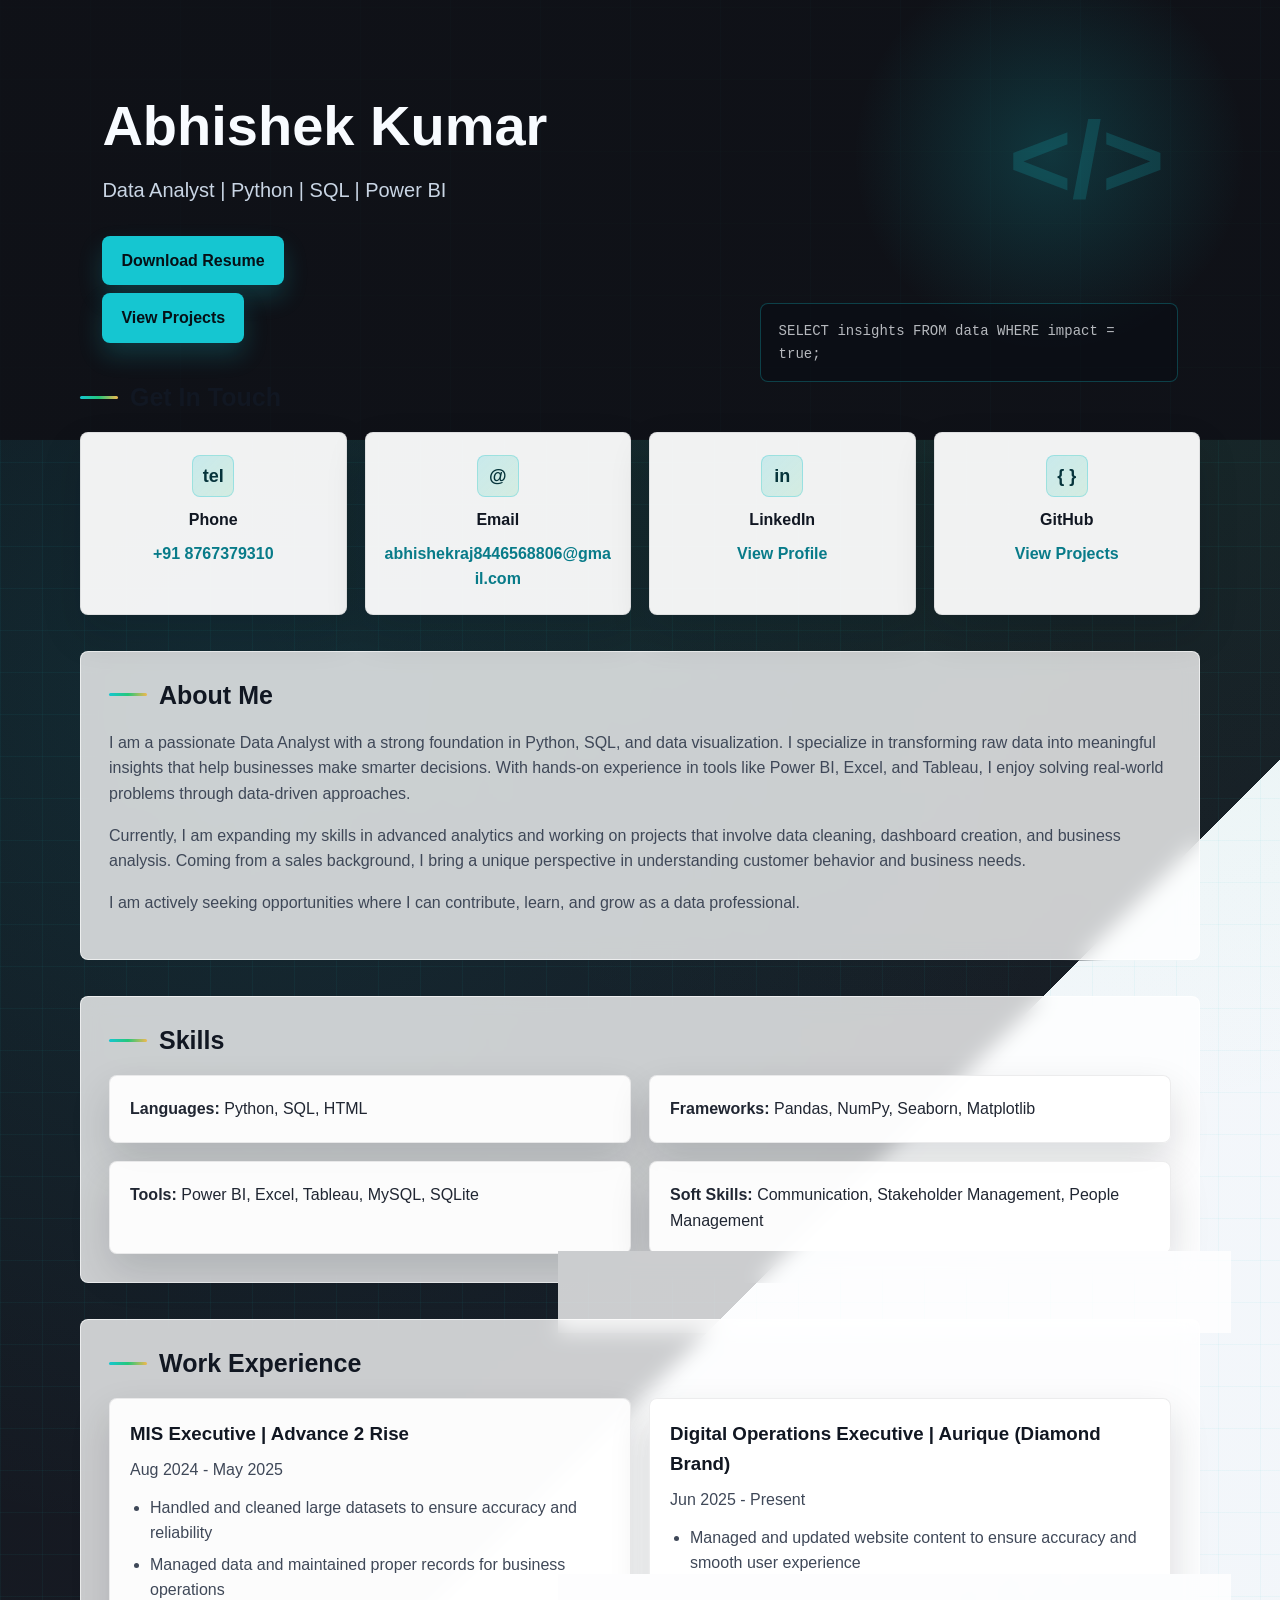
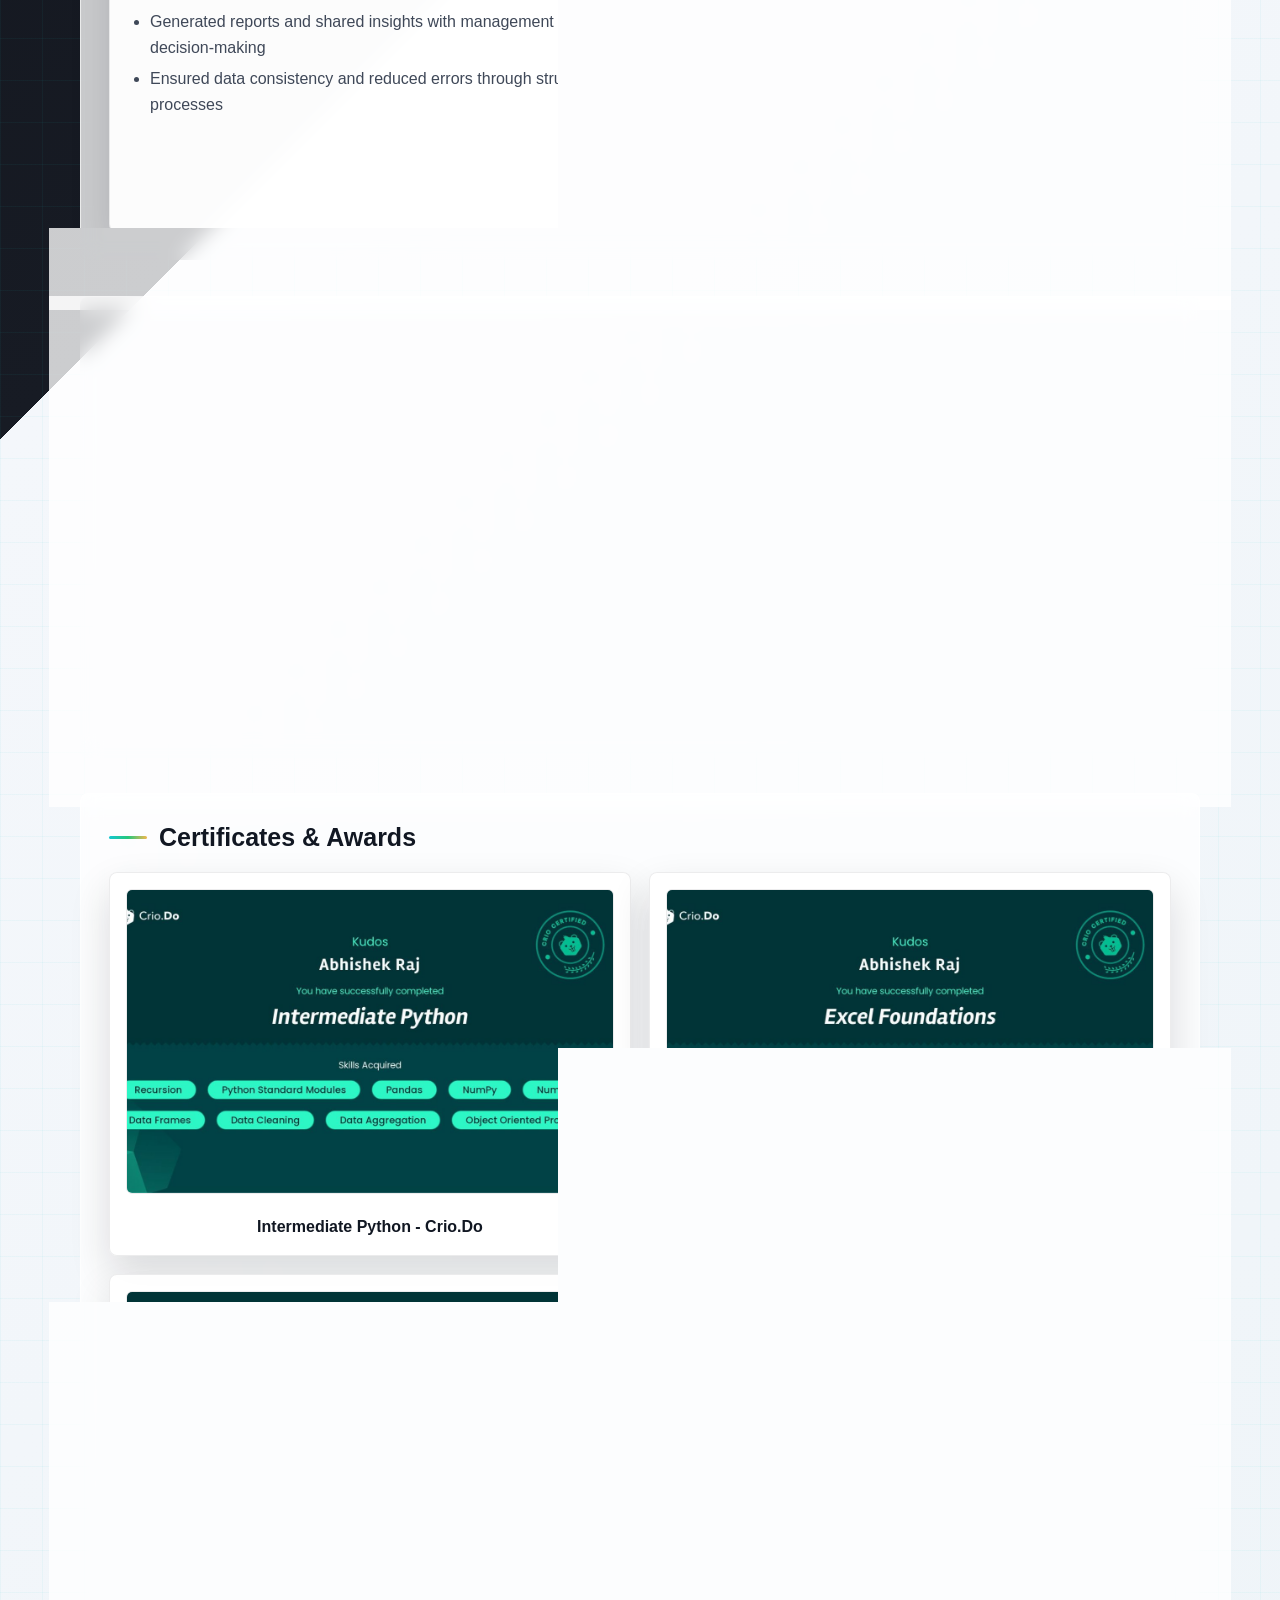
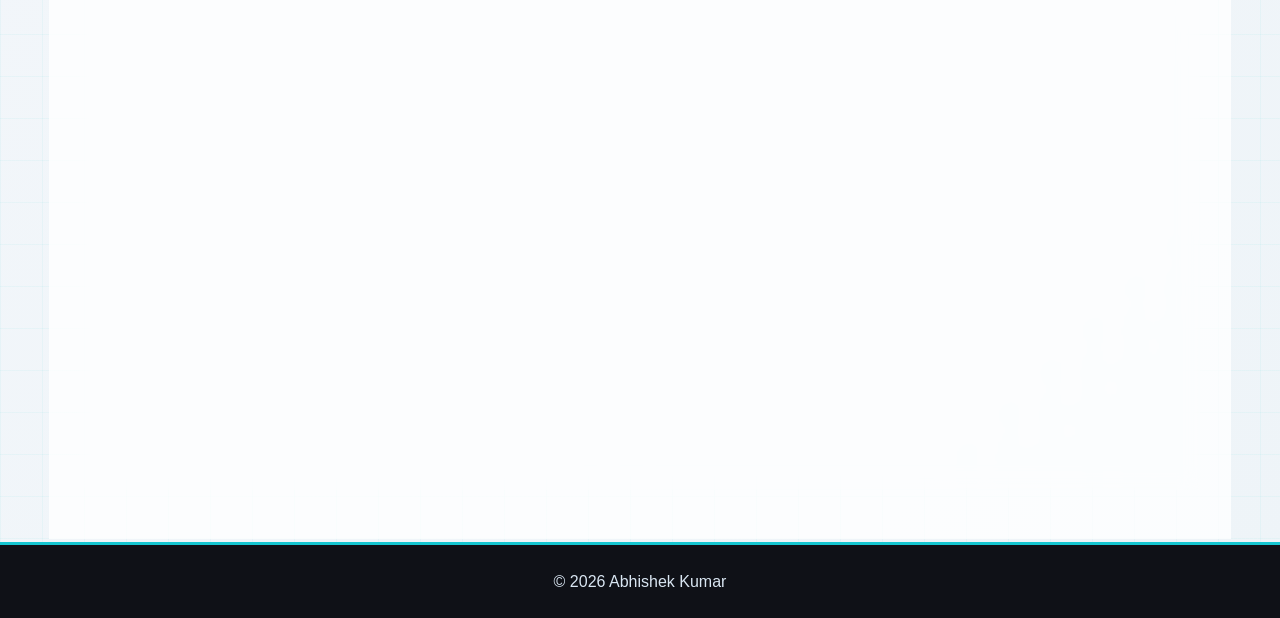
==== commit 8d415191: "Add files via upload" ====
--- a/index.html
+++ b/index.html
@@ -90,19 +90,22 @@
         <h3>MIS Executive | Advance 2 Rise</h3>
         <p>Aug 2024 - May 2025</p>
         <ul>
-          <li>Improved decision-making by 20% through structured reports</li>
-          <li>Handled datasets of 5000+ records</li>
-          <li>Reduced data errors by 30%</li>
+          <li>Handled and cleaned large datasets to ensure accuracy and reliability</li>
+          <li>Managed data and maintained proper records for business operations</li>
+          <li>Generated reports and shared insights with management for decision-making</li>
+          <li>Ensured data consistency and reduced errors through structured processes</li>
         </ul>
       </div>
 
       <div class="card">
-        <h3>Sales Executive | Aurique (Diamond Brand)</h3>
+        <h3>Digital Operations Executive | Aurique (Diamond Brand)</h3>
         <p>Jun 2025 - Present</p>
         <ul>
-          <li>Analyzed customer behavior and sales trends</li>
-          <li>Built dashboards in Excel</li>
-          <li>Improved sales efficiency by 15-20%</li>
+          <li>Managed and updated website content to ensure accuracy and smooth user experience</li>
+          <li>Maintained and organized large datasets in Excel for business operations</li>
+          <li>Built interactive dashboards to track sales performance and customer trends</li>
+          <li>Automated reporting processes to improve efficiency and reduce manual work</li>
+          <li>Collaborated with teams to optimize digital operations and data workflows</li>
         </ul>
       </div>
     </div>
--- a/style1.css
+++ b/style1.css
@@ -0,0 +1,474 @@
+:root {
+  --bg: #0f1117;
+  --bg-soft: #171b24;
+  --panel: #ffffff;
+  --panel-muted: #f4f7fb;
+  --text: #202632;
+  --muted: #657084;
+  --light: #f8fbff;
+  --cyan: #15c6d1;
+  --green: #25c77a;
+  --amber: #f0b84f;
+  --border: rgba(21, 198, 209, 0.22);
+  --shadow: 0 18px 40px rgba(8, 12, 20, 0.14);
+}
+
+* {
+  box-sizing: border-box;
+}
+
+html {
+  scroll-behavior: smooth;
+}
+
+body {
+  margin: 0;
+  font-family: "Segoe UI", Arial, sans-serif;
+  color: var(--text);
+  background:
+    radial-gradient(circle at 18% 18%, rgba(21, 198, 209, 0.12), transparent 26%),
+    radial-gradient(circle at 82% 6%, rgba(37, 199, 122, 0.1), transparent 24%),
+    linear-gradient(rgba(21, 198, 209, 0.05) 1px, transparent 1px),
+    linear-gradient(90deg, rgba(21, 198, 209, 0.05) 1px, transparent 1px),
+    linear-gradient(135deg, #10131a 0%, #171b24 40%, #f4f7fb 40%, #eef4f8 100%);
+  background-size: auto, auto, 42px 42px, 42px 42px, auto;
+  animation: neuralGrid 18s linear infinite;
+  line-height: 1.6;
+}
+
+a {
+  color: inherit;
+}
+
+header {
+  position: relative;
+  min-height: 440px;
+  display: flex;
+  flex-direction: column;
+  justify-content: center;
+  padding: 64px 8%;
+  color: var(--light);
+  overflow: hidden;
+  background:
+    radial-gradient(circle at 82% 35%, rgba(21, 198, 209, 0.2), transparent 18%),
+    linear-gradient(90deg, rgba(15, 17, 23, 0.92), rgba(15, 17, 23, 0.7)),
+    repeating-linear-gradient(90deg, rgba(21, 198, 209, 0.08) 0 1px, transparent 1px 90px),
+    repeating-linear-gradient(0deg, rgba(37, 199, 122, 0.06) 0 1px, transparent 1px 72px),
+    #10131a;
+}
+
+header::before {
+  content: "</>";
+  position: absolute;
+  right: 9%;
+  top: 74px;
+  color: rgba(21, 198, 209, 0.18);
+  font-size: 108px;
+  font-weight: 800;
+  letter-spacing: 0;
+  animation: codeFloat 7s ease-in-out infinite;
+}
+
+header::after {
+  content: "SELECT insights FROM data WHERE impact = true;";
+  position: absolute;
+  right: 8%;
+  bottom: 58px;
+  max-width: 380px;
+  padding: 16px 18px;
+  border: 1px solid rgba(21, 198, 209, 0.28);
+  border-radius: 8px;
+  color: rgba(248, 251, 255, 0.72);
+  background: rgba(9, 13, 20, 0.52);
+  font-family: Consolas, "Courier New", monospace;
+  font-size: 14px;
+  animation: terminalPulse 4s ease-in-out infinite;
+}
+
+header h1,
+header p,
+header .btn {
+  position: relative;
+  z-index: 1;
+}
+
+header h1 {
+  max-width: 680px;
+  margin: 0;
+  font-size: 56px;
+  line-height: 1.05;
+  font-weight: 800;
+  animation: riseIn 0.8s ease both;
+}
+
+header p {
+  max-width: 620px;
+  margin: 18px 0 22px;
+  color: #c9d5e4;
+  font-size: 20px;
+  animation: riseIn 0.8s ease 0.12s both;
+}
+
+.btn {
+  display: inline-flex;
+  align-items: center;
+  justify-content: center;
+  width: max-content;
+  min-height: 44px;
+  margin: 8px 10px 0 0;
+  padding: 11px 18px;
+  border: 1px solid transparent;
+  border-radius: 8px;
+  color: #061016;
+  background: var(--cyan);
+  font-weight: 700;
+  text-decoration: none;
+  box-shadow: 0 12px 24px rgba(21, 198, 209, 0.2);
+  transition: transform 0.2s ease, box-shadow 0.2s ease, background 0.2s ease;
+  animation: riseIn 0.8s ease 0.24s both;
+}
+
+.btn:hover {
+  transform: translateY(-2px);
+  background: var(--green);
+  box-shadow: 0 16px 30px rgba(37, 199, 122, 0.22);
+}
+
+.contact-section,
+section {
+  width: min(1120px, calc(100% - 40px));
+  margin: 36px auto;
+}
+
+.contact-section {
+  margin-top: -58px;
+  position: relative;
+  z-index: 2;
+  animation: riseIn 0.75s ease 0.32s both;
+}
+
+h2 {
+  display: flex;
+  align-items: center;
+  gap: 12px;
+  margin: 0 0 20px;
+  color: #111722;
+  font-size: 25px;
+  line-height: 1.2;
+}
+
+h2::before {
+  content: "";
+  width: 38px;
+  height: 3px;
+  border-radius: 999px;
+  background: linear-gradient(90deg, var(--cyan), var(--green), var(--amber));
+}
+
+.contact-cards,
+.grid-2,
+.cert-grid {
+  display: grid;
+  gap: 18px;
+}
+
+.contact-cards {
+  grid-template-columns: repeat(4, 1fr);
+}
+
+.grid-2 {
+  grid-template-columns: repeat(2, 1fr);
+}
+
+.cert-grid {
+  grid-template-columns: repeat(2, 1fr);
+}
+
+.contact-card,
+.card,
+.cert-card {
+  position: relative;
+  overflow: hidden;
+  border: 1px solid rgba(17, 23, 34, 0.08);
+  border-radius: 8px;
+  background: rgba(255, 255, 255, 0.94);
+  box-shadow: var(--shadow);
+  transition: transform 0.2s ease, border-color 0.2s ease, box-shadow 0.2s ease;
+}
+
+.contact-card::after,
+.card::after,
+.cert-card::after {
+  content: "";
+  position: absolute;
+  inset: 0;
+  pointer-events: none;
+  background: linear-gradient(120deg, transparent 0%, rgba(21, 198, 209, 0.12) 45%, transparent 70%);
+  transform: translateX(-120%);
+  transition: transform 0.55s ease;
+}
+
+.contact-card:hover,
+.card:hover,
+.cert-card:hover {
+  transform: translateY(-4px);
+  border-color: var(--border);
+  box-shadow: 0 22px 48px rgba(8, 12, 20, 0.18);
+}
+
+.contact-card:hover::after,
+.card:hover::after,
+.cert-card:hover::after {
+  transform: translateX(120%);
+}
+
+.contact-card {
+  min-height: 128px;
+  padding: 22px 18px;
+  text-align: center;
+}
+
+.contact-icon {
+  display: inline-flex;
+  align-items: center;
+  justify-content: center;
+  width: 42px;
+  height: 42px;
+  margin-bottom: 10px;
+  border: 1px solid rgba(21, 198, 209, 0.28);
+  border-radius: 8px;
+  color: #06343b;
+  background: linear-gradient(135deg, rgba(21, 198, 209, 0.18), rgba(37, 199, 122, 0.14));
+  font-size: 18px;
+  font-weight: 800;
+  line-height: 1;
+  animation: nodePulse 3.5s ease-in-out infinite;
+}
+
+.contact-card p {
+  margin: 0 0 8px;
+  color: #111722;
+  font-weight: 800;
+}
+
+.contact-card a {
+  color: #087b89;
+  font-weight: 700;
+  text-decoration: none;
+  overflow-wrap: anywhere;
+}
+
+section {
+  padding: 28px;
+  border: 1px solid rgba(255, 255, 255, 0.64);
+  border-radius: 8px;
+  background: rgba(255, 255, 255, 0.78);
+  backdrop-filter: blur(10px);
+  animation: riseIn 0.75s ease both;
+  animation-timeline: view();
+  animation-range: entry 0% cover 22%;
+}
+
+section p {
+  margin-top: 0;
+  color: #3f4858;
+}
+
+.card {
+  padding: 20px;
+}
+
+.card h3 {
+  margin: 0 0 8px;
+  color: #111722;
+}
+
+.card p {
+  margin: 0 0 12px;
+}
+
+ul {
+  margin: 10px 0 0;
+  padding-left: 20px;
+  color: #3f4858;
+}
+
+li {
+  margin-bottom: 6px;
+}
+
+.cert-card {
+  padding: 16px;
+  text-align: center;
+  overflow: hidden;
+}
+
+.cert-card img {
+  width: 100%;
+  aspect-ratio: 16 / 10;
+  object-fit: cover;
+  border-radius: 6px;
+  border: 1px solid rgba(17, 23, 34, 0.08);
+  transition: transform 0.2s ease;
+}
+
+.cert-card:hover img {
+  transform: scale(1.025);
+}
+
+.cert-card p {
+  margin: 12px 0 0;
+  color: #111722;
+  font-weight: 800;
+}
+
+footer {
+  margin-top: 52px;
+  padding: 24px 20px;
+  color: #d9e6f2;
+  text-align: center;
+  background: #0f1117;
+  border-top: 3px solid var(--cyan);
+}
+
+footer p {
+  margin: 0;
+}
+
+@media (max-width: 900px) {
+  header {
+    min-height: 380px;
+  }
+
+  header h1 {
+    font-size: 42px;
+  }
+
+  header::after {
+    display: none;
+  }
+
+  .contact-cards,
+  .grid-2,
+  .cert-grid {
+    grid-template-columns: 1fr 1fr;
+  }
+}
+
+@media (max-width: 640px) {
+  body {
+    background:
+      linear-gradient(rgba(21, 198, 209, 0.06) 1px, transparent 1px),
+      linear-gradient(90deg, rgba(21, 198, 209, 0.06) 1px, transparent 1px),
+      #eef4f8;
+    background-size: 34px 34px, 34px 34px, auto;
+  }
+
+  header {
+    min-height: auto;
+    padding: 48px 20px 82px;
+  }
+
+  header::before {
+    right: 18px;
+    top: 22px;
+    font-size: 58px;
+  }
+
+  header h1 {
+    font-size: 38px;
+  }
+
+  header p {
+    font-size: 17px;
+  }
+
+  .btn {
+    width: 100%;
+    margin-right: 0;
+  }
+
+  .contact-section,
+  section {
+    width: calc(100% - 28px);
+  }
+
+  .contact-section {
+    margin-top: -44px;
+  }
+
+  section {
+    padding: 22px 16px;
+  }
+
+  .contact-cards,
+  .grid-2,
+  .cert-grid {
+    grid-template-columns: 1fr;
+  }
+}
+
+@keyframes neuralGrid {
+  0% {
+    background-position: 0 0, 0 0, 0 0, 0 0, 0 0;
+  }
+
+  100% {
+    background-position: 0 0, 0 0, 84px 84px, 84px 84px, 0 0;
+  }
+}
+
+@keyframes riseIn {
+  from {
+    opacity: 0;
+    transform: translateY(18px);
+  }
+
+  to {
+    opacity: 1;
+    transform: translateY(0);
+  }
+}
+
+@keyframes codeFloat {
+  0%, 100% {
+    transform: translateY(0);
+  }
+
+  50% {
+    transform: translateY(-10px);
+  }
+}
+
+@keyframes terminalPulse {
+  0%, 100% {
+    border-color: rgba(21, 198, 209, 0.28);
+    box-shadow: none;
+  }
+
+  50% {
+    border-color: rgba(37, 199, 122, 0.42);
+    box-shadow: 0 0 28px rgba(21, 198, 209, 0.12);
+  }
+}
+
+@keyframes nodePulse {
+  0%, 100% {
+    box-shadow: 0 0 0 rgba(21, 198, 209, 0);
+  }
+
+  50% {
+    box-shadow: 0 0 18px rgba(21, 198, 209, 0.24);
+  }
+}
+
+@media (prefers-reduced-motion: reduce) {
+  *,
+  *::before,
+  *::after {
+    animation-duration: 0.01ms !important;
+    animation-iteration-count: 1 !important;
+    scroll-behavior: auto !important;
+    transition-duration: 0.01ms !important;
+  }
+}
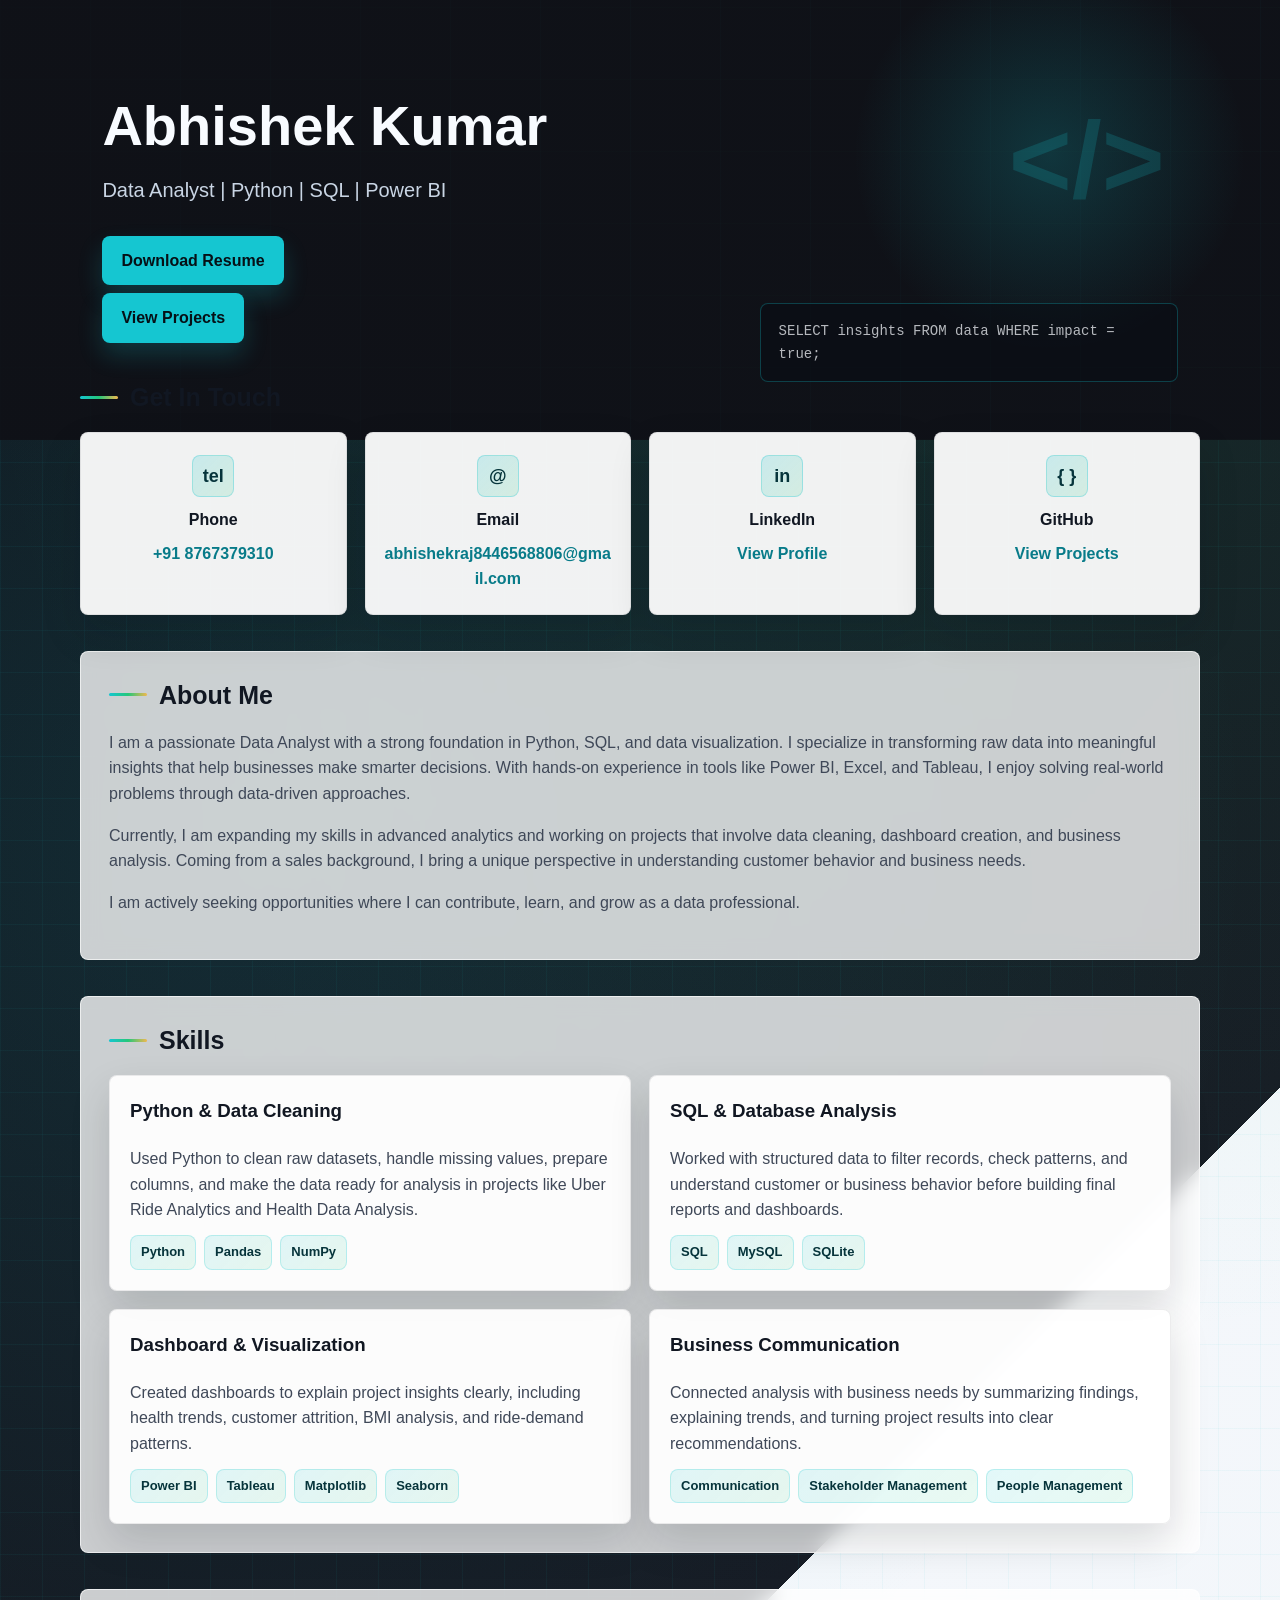
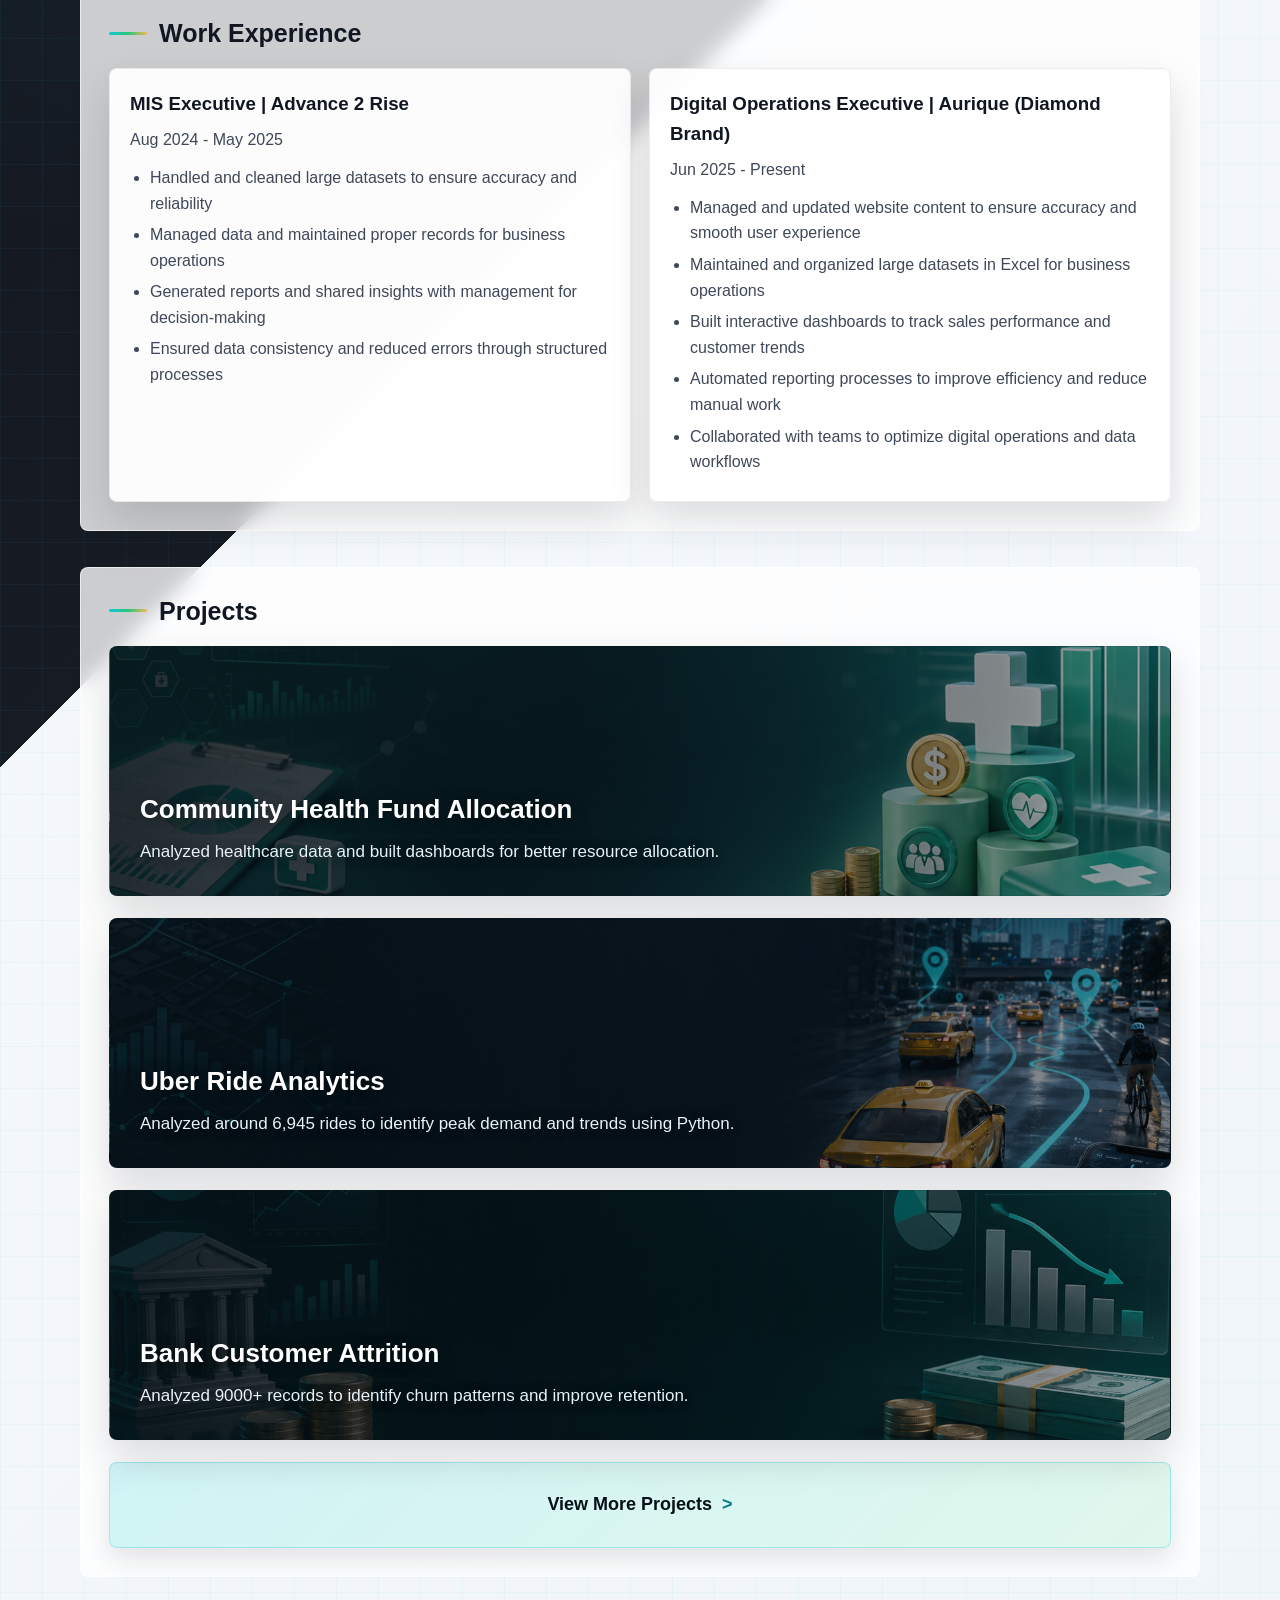
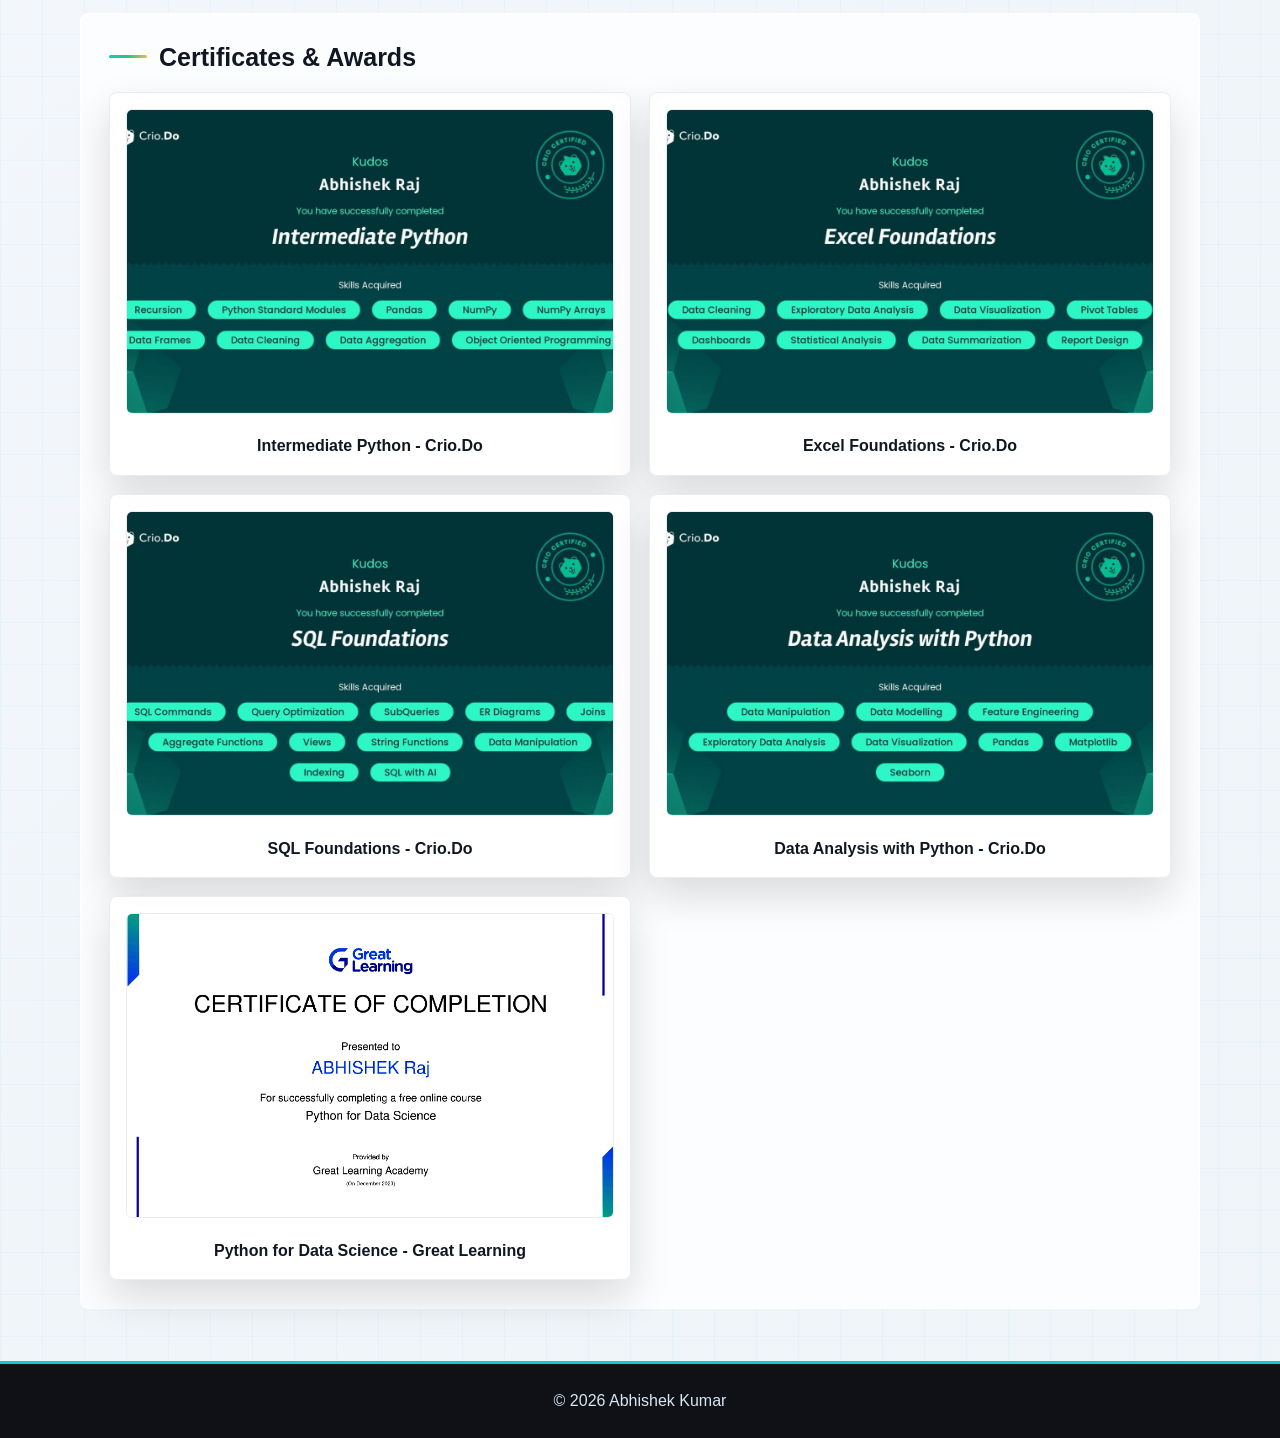
==== commit ff7241a3: "Add files via upload" ====
--- a/index.html
+++ b/index.html
@@ -64,21 +64,54 @@
 
   <section>
     <h2>Skills</h2>
-    <div class="grid-2">
-      <div class="card">
-        <b>Languages:</b> Python, SQL, HTML
-      </div>
-
-      <div class="card">
-        <b>Frameworks:</b> Pandas, NumPy, Seaborn, Matplotlib
-      </div>
-
-      <div class="card">
-        <b>Tools:</b> Power BI, Excel, Tableau, MySQL, SQLite
-      </div>
-
-      <div class="card">
-        <b>Soft Skills:</b> Communication, Stakeholder Management, People Management
+    <div class="skill-grid">
+      <div class="card skill-card">
+        <h3>Python & Data Cleaning</h3>
+        <p>
+          Used Python to clean raw datasets, handle missing values, prepare columns, and make the data ready for analysis in projects like Uber Ride Analytics and Health Data Analysis.
+        </p>
+        <div class="skill-tags">
+          <span>Python</span>
+          <span>Pandas</span>
+          <span>NumPy</span>
+        </div>
+      </div>
+
+      <div class="card skill-card">
+        <h3>SQL & Database Analysis</h3>
+        <p>
+          Worked with structured data to filter records, check patterns, and understand customer or business behavior before building final reports and dashboards.
+        </p>
+        <div class="skill-tags">
+          <span>SQL</span>
+          <span>MySQL</span>
+          <span>SQLite</span>
+        </div>
+      </div>
+
+      <div class="card skill-card">
+        <h3>Dashboard & Visualization</h3>
+        <p>
+          Created dashboards to explain project insights clearly, including health trends, customer attrition, BMI analysis, and ride-demand patterns.
+        </p>
+        <div class="skill-tags">
+          <span>Power BI</span>
+          <span>Tableau</span>
+          <span>Matplotlib</span>
+          <span>Seaborn</span>
+        </div>
+      </div>
+
+      <div class="card skill-card">
+        <h3>Business Communication</h3>
+        <p>
+          Connected analysis with business needs by summarizing findings, explaining trends, and turning project results into clear recommendations.
+        </p>
+        <div class="skill-tags">
+          <span>Communication</span>
+          <span>Stakeholder Management</span>
+          <span>People Management</span>
+        </div>
       </div>
     </div>
   </section>
@@ -114,19 +147,25 @@
   <section>
     <h2>Projects</h2>
 
-    <div class="card">
-      <h3>Community Health Fund Allocation</h3>
-      <p>Analyzed healthcare data and built dashboards for better resource allocation.</p>
-    </div>
-
-    <div class="card">
-      <h3>Uber Ride Analytics</h3>
-      <p>Analyzed 6974+ rides to identify peak demand and trends using Python.</p>
-    </div>
-
-    <div class="card">
-      <h3>Bank Customer Attrition</h3>
-      <p>Analyzed 9000+ records to identify churn patterns and improve retention.</p>
+    <div class="projects-showcase">
+      <a href="./projects.html#health-data-analysis" class="card project-card project-card-health">
+        <h3>Community Health Fund Allocation</h3>
+        <p>Analyzed healthcare data and built dashboards for better resource allocation.</p>
+      </a>
+
+      <a href="./projects.html#uber-ride-analytics" class="card project-card project-card-ride">
+        <h3>Uber Ride Analytics</h3>
+        <p>Analyzed around 6,945 rides to identify peak demand and trends using Python.</p>
+      </a>
+
+      <a href="./projects.html#bank-customer-attrition" class="card project-card project-card-bank">
+        <h3>Bank Customer Attrition</h3>
+        <p>Analyzed 9000+ records to identify churn patterns and improve retention.</p>
+      </a>
+
+      <a href="./projects.html" class="view-more-projects">
+        <span>View More Projects</span>
+      </a>
     </div>
   </section>
 
--- a/style1.css
+++ b/style1.css
@@ -180,6 +180,12 @@
   grid-template-columns: repeat(2, 1fr);
 }
 
+.skill-grid {
+  display: grid;
+  grid-template-columns: repeat(2, 1fr);
+  gap: 18px;
+}
+
 .cert-grid {
   grid-template-columns: repeat(2, 1fr);
 }
@@ -287,6 +293,131 @@
   margin: 0 0 12px;
 }
 
+.projects-showcase {
+  display: grid;
+  gap: 22px;
+}
+
+.project-card {
+  min-height: 250px;
+  display: flex;
+  flex-direction: column;
+  justify-content: flex-end;
+  padding: 30px;
+  color: #f8fbff;
+  background-position: center;
+  background-size: cover;
+  text-decoration: none;
+}
+
+.project-card h3,
+.project-card p {
+  position: relative;
+  z-index: 1;
+  max-width: 680px;
+}
+
+.project-card h3 {
+  margin-bottom: 12px;
+  color: #ffffff;
+  font-size: 26px;
+  line-height: 1.2;
+  text-shadow: 0 2px 16px rgba(0, 0, 0, 0.45);
+}
+
+.project-card p {
+  margin: 0;
+  color: #e8f2f8;
+  font-size: 17px;
+  text-shadow: 0 2px 14px rgba(0, 0, 0, 0.48);
+}
+
+.project-card:focus-visible {
+  outline: 3px solid var(--cyan);
+  outline-offset: 4px;
+}
+
+.project-card-health {
+  background-image:
+    linear-gradient(90deg, rgba(6, 16, 22, 0.88), rgba(6, 16, 22, 0.62) 55%, rgba(6, 16, 22, 0.35)),
+    url("./project-health-theme.png");
+}
+
+.project-card-ride {
+  background-image:
+    linear-gradient(90deg, rgba(6, 16, 22, 0.88), rgba(6, 16, 22, 0.62) 55%, rgba(6, 16, 22, 0.35)),
+    url("./project-ride-theme.png");
+}
+
+.project-card-bank {
+  background-image:
+    linear-gradient(90deg, rgba(6, 16, 22, 0.88), rgba(6, 16, 22, 0.62) 55%, rgba(6, 16, 22, 0.35)),
+    url("./project-bank-theme.png");
+}
+
+.view-more-projects {
+  display: flex;
+  align-items: center;
+  justify-content: center;
+  min-height: 86px;
+  padding: 22px;
+  border: 1px solid rgba(21, 198, 209, 0.28);
+  border-radius: 8px;
+  color: #061016;
+  background:
+    linear-gradient(135deg, rgba(21, 198, 209, 0.2), rgba(37, 199, 122, 0.14)),
+    rgba(255, 255, 255, 0.9);
+  font-size: 18px;
+  font-weight: 800;
+  text-align: center;
+  text-decoration: none;
+  box-shadow: 0 12px 26px rgba(8, 12, 20, 0.1);
+  transition: transform 0.2s ease, border-color 0.2s ease, box-shadow 0.2s ease;
+}
+
+.view-more-projects::after {
+  content: ">";
+  margin-left: 10px;
+  color: #087b89;
+}
+
+.view-more-projects:hover,
+.view-more-projects:focus-visible {
+  transform: translateY(-3px);
+  border-color: rgba(37, 199, 122, 0.52);
+  box-shadow: 0 18px 34px rgba(8, 12, 20, 0.16);
+}
+
+.skill-card {
+  display: flex;
+  flex-direction: column;
+  gap: 12px;
+}
+
+.skill-card p {
+  margin: 0;
+}
+
+.skill-tags {
+  display: flex;
+  flex-wrap: wrap;
+  gap: 8px;
+  margin-top: auto;
+}
+
+.skill-tags span {
+  display: inline-flex;
+  align-items: center;
+  min-height: 30px;
+  padding: 6px 10px;
+  border: 1px solid rgba(21, 198, 209, 0.22);
+  border-radius: 8px;
+  color: #06343b;
+  background: linear-gradient(135deg, rgba(21, 198, 209, 0.12), rgba(37, 199, 122, 0.1));
+  font-size: 13px;
+  font-weight: 700;
+}
+
 ul {
   margin: 10px 0 0;
   padding-left: 20px;
@@ -350,6 +481,7 @@
 
   .contact-cards,
   .grid-2,
+  .skill-grid,
   .cert-grid {
     grid-template-columns: 1fr 1fr;
   }
@@ -401,8 +533,18 @@
     padding: 22px 16px;
   }
 
+  .project-card {
+    min-height: 230px;
+    padding: 24px 18px;
+  }
+
+  .project-card h3 {
+    font-size: 23px;
+  }
+
   .contact-cards,
   .grid-2,
+  .skill-grid,
   .cert-grid {
     grid-template-columns: 1fr;
   }
